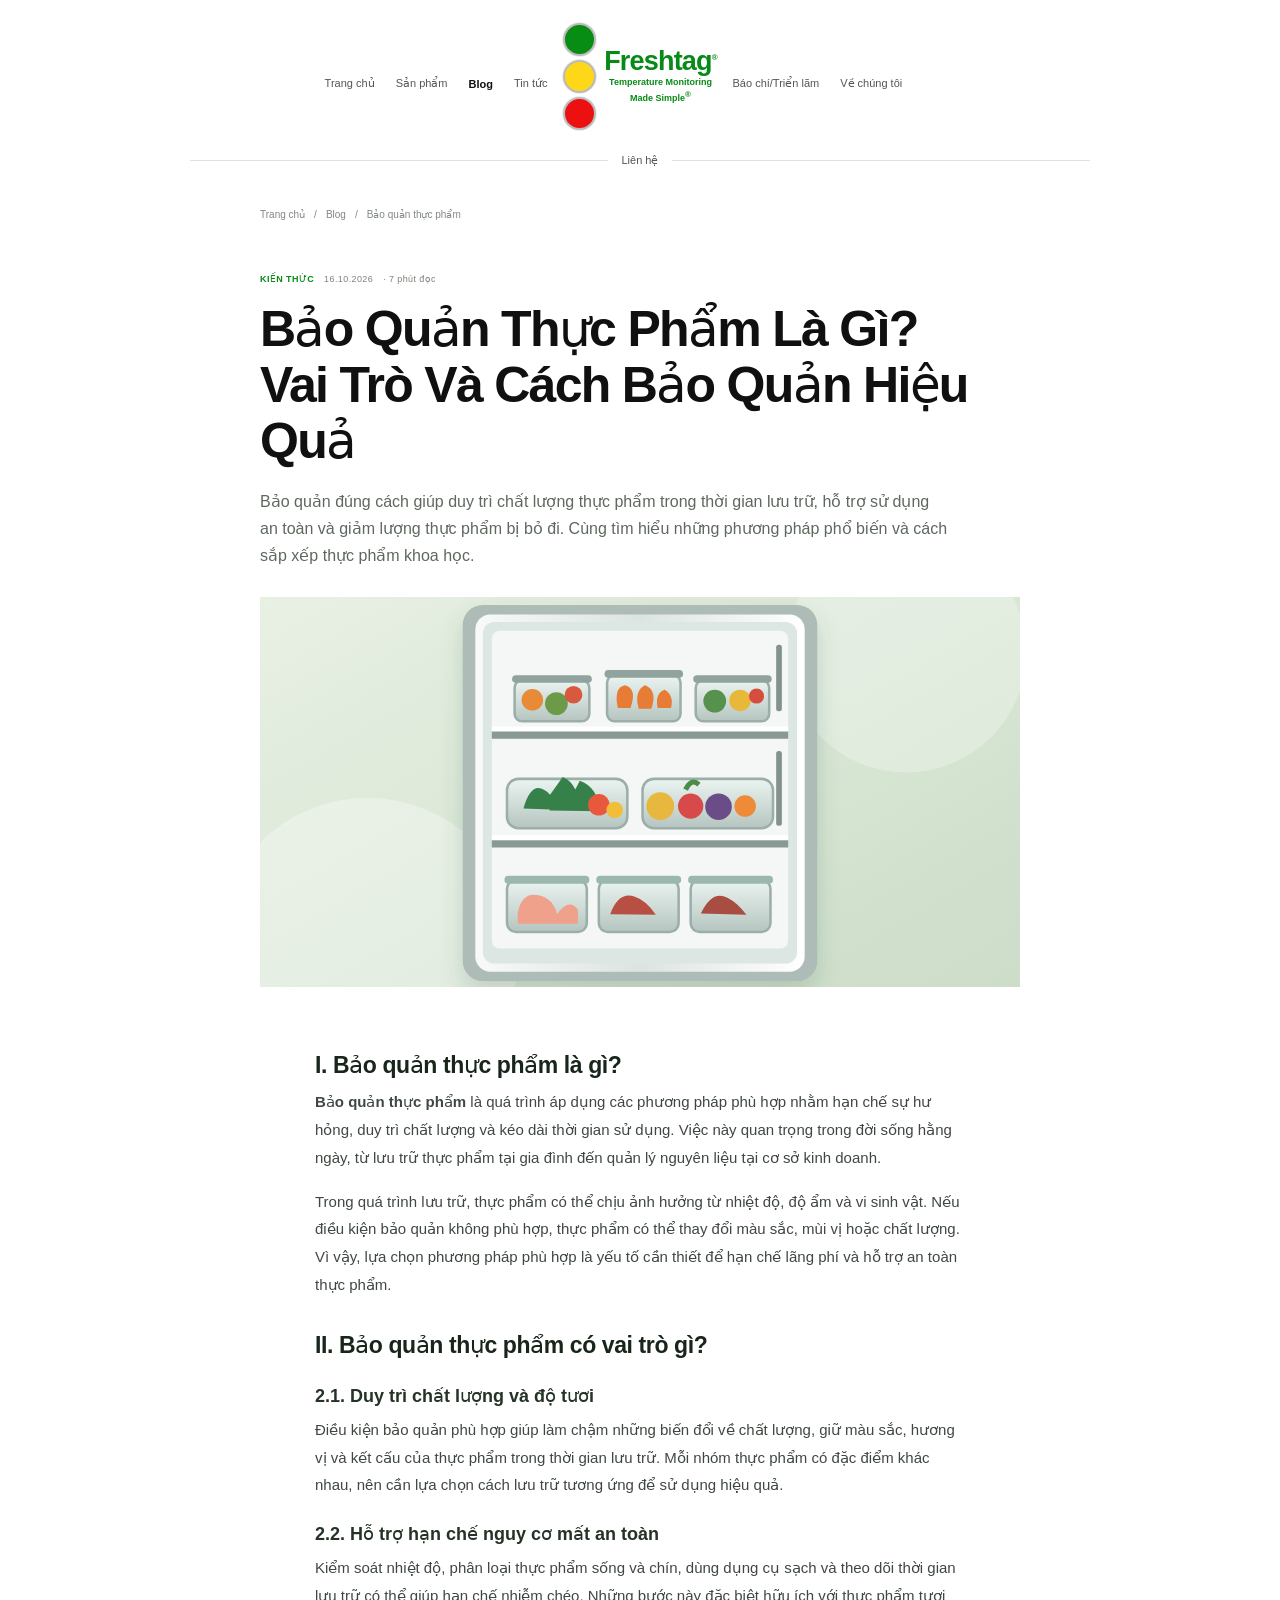
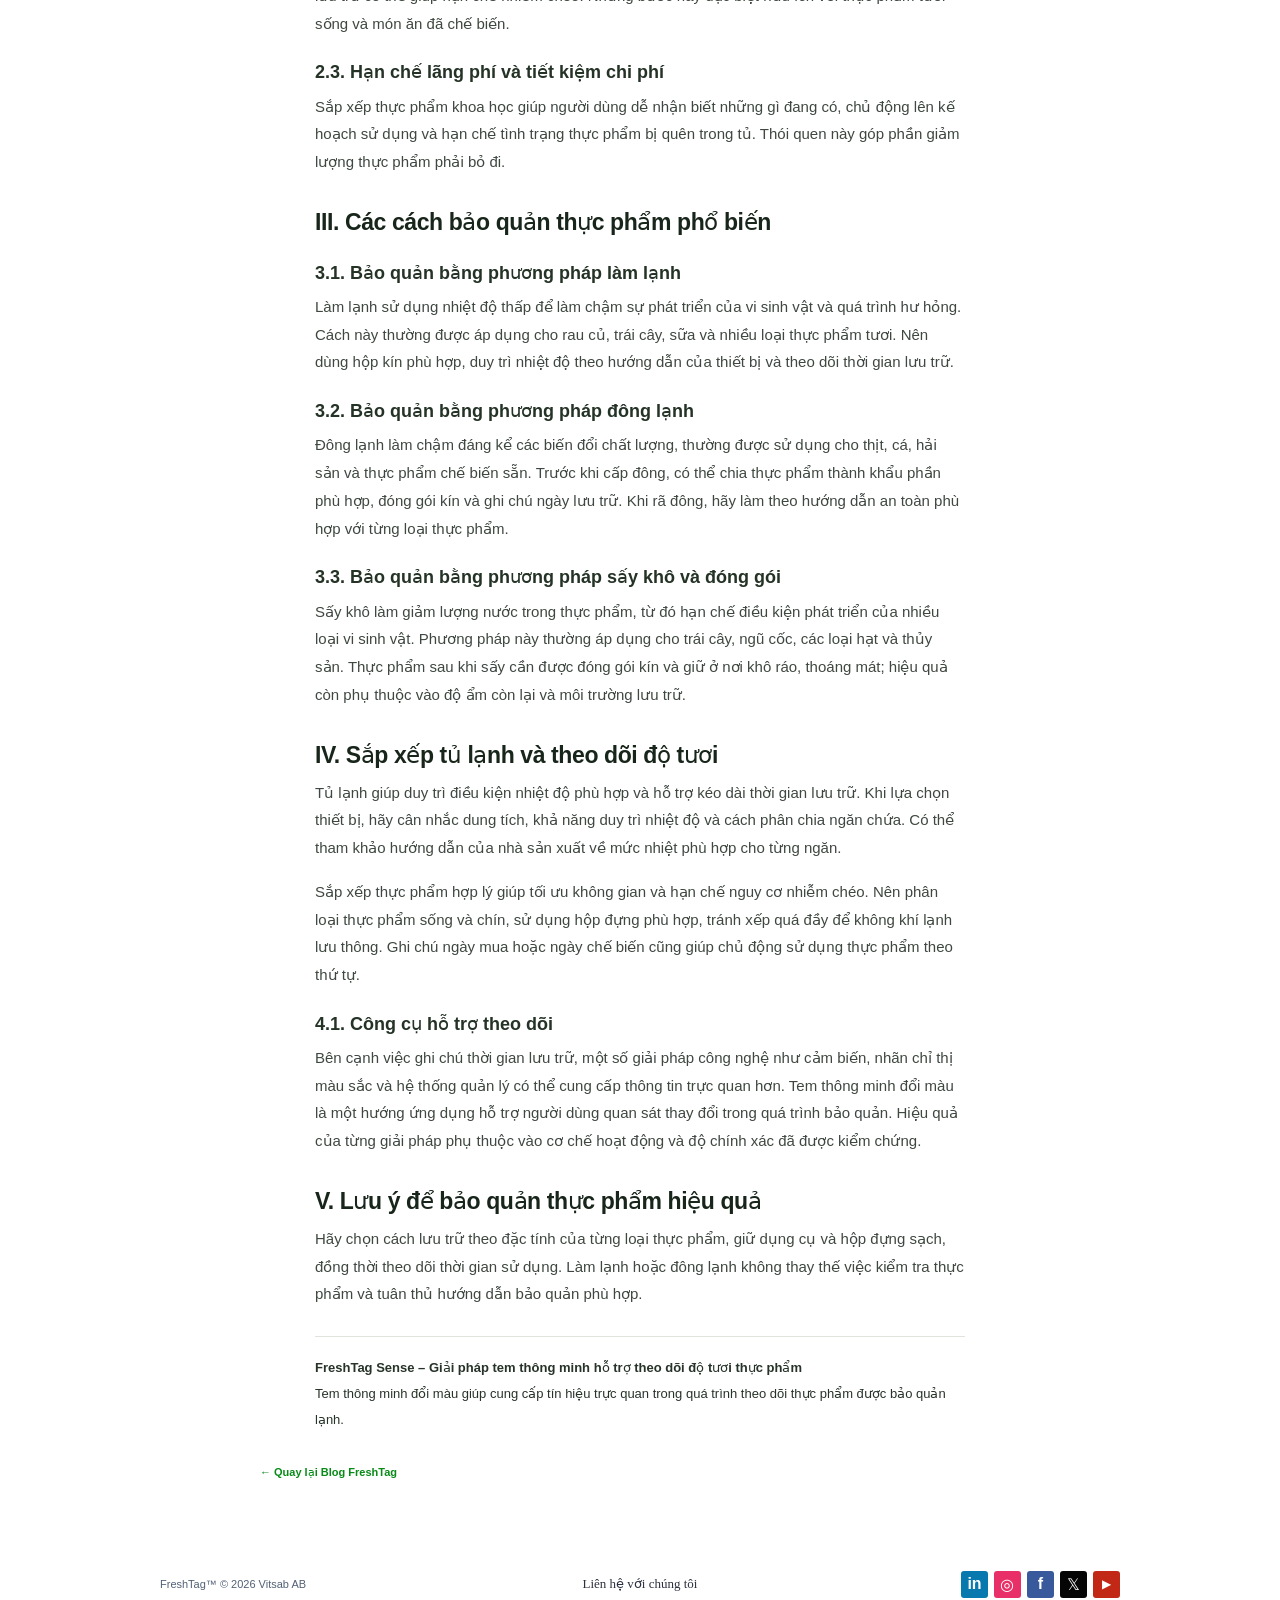
==== bai-viet-bao-quan-thuc-pham.html @ 6a2785c4 "bai blog 2" ====
<!doctype html>
<html lang="vi">
<head>
  <meta charset="utf-8">
  <meta name="viewport" content="width=device-width, initial-scale=1">
  <meta name="theme-color" content="#ffffff">
  <meta name="description" content="Tìm hiểu vai trò của việc bảo quản thực phẩm, các cách làm lạnh, đông lạnh, sấy khô và mẹo sắp xếp để duy trì chất lượng thực phẩm.">
  <meta name="robots" content="index,follow">
  <link rel="canonical" href="https://freshtag.vn/bai-viet-bao-quan-thuc-pham.html">
  <meta property="og:type" content="article">
  <meta property="og:title" content="Bảo Quản Thực Phẩm Là Gì? Vai Trò Và Cách Bảo Quản Hiệu Quả">
  <meta property="og:description" content="Các phương pháp bảo quản phổ biến và cách tổ chức thực phẩm để giữ chất lượng, hạn chế lãng phí.">
  <meta property="og:image" content="https://freshtag.vn/image/bao-quan-thuc-pham.svg">
  <meta property="og:url" content="https://freshtag.vn/bai-viet-bao-quan-thuc-pham.html">
  <title>Bảo Quản Thực Phẩm Là Gì? Vai Trò Và Cách Bảo Quản Hiệu Quả | FreshTag</title>
  <link rel="preconnect" href="https://fonts.googleapis.com">
  <link rel="preconnect" href="https://fonts.gstatic.com" crossorigin>
  <link rel="stylesheet" href="style.css">
  <script src="script.js" defer></script>
  <script type="application/ld+json">{"@context":"https://schema.org","@type":"BlogPosting","headline":"Bảo Quản Thực Phẩm Là Gì? Vai Trò Và Cách Bảo Quản Hiệu Quả","description":"Tìm hiểu vai trò của việc bảo quản thực phẩm, các cách làm lạnh, đông lạnh, sấy khô và mẹo sắp xếp để duy trì chất lượng thực phẩm.","image":"https://freshtag.vn/image/bao-quan-thuc-pham.svg","datePublished":"2026-10-16","dateModified":"2026-10-16","inLanguage":"vi","mainEntityOfPage":{"@type":"WebPage","@id":"https://freshtag.vn/bai-viet-bao-quan-thuc-pham.html"},"author":{"@type":"Organization","name":"FreshTag Sense"},"publisher":{"@type":"Organization","name":"FreshTag | Vitsab AB","url":"https://freshtag.vn/"}}</script>
</head>
<body>
  <header class="site-header"><div class="header-main"><button class="menu-toggle" type="button" aria-label="Mở menu" aria-expanded="false"><span></span><span></span><span></span></button><nav class="nav-group nav-left" aria-label="Điều hướng chính"><a href="index.html">Trang chủ</a><a href="san-pham.html">Sản phẩm</a><a class="active" href="blog.html" aria-current="page">Blog</a><a href="index.html#gioi-thieu">Tin tức</a></nav><a class="brand" href="index.html" aria-label="FreshTag — trang chủ"><span class="stoplight" aria-hidden="true"><i></i><i></i><i></i></span><span class="brand-wording"><strong>Freshtag<sup>®</sup></strong><small>Temperature Monitoring<br>Made Simple<sup>®</sup></small></span></a><nav class="nav-group nav-right" aria-label="Thông tin"><a href="index.html#san-pham">Báo chí/Triển lãm</a><a href="index.html#gioi-thieu">Về chúng tôi</a></nav></div><div class="contact-row"><span></span><a href="mailto:hello@freshtag.vn">Liên hệ</a><span></span></div></header>
  <main class="page-content article-page">
    <nav class="breadcrumbs" aria-label="Điều hướng đường dẫn"><a href="index.html">Trang chủ</a><span>/</span><a href="blog.html">Blog</a><span>/</span><span>Bảo quản thực phẩm</span></nav>
    <article>
      <header class="article-header"><p class="post-meta"><span>KIẾN THỨC</span><time datetime="2026-10-16">16.10.2026</time> · 7 phút đọc</p><h1>Bảo Quản Thực Phẩm Là Gì? Vai Trò Và Cách Bảo Quản Hiệu Quả</h1><p class="article-intro">Bảo quản đúng cách giúp duy trì chất lượng thực phẩm trong thời gian lưu trữ, hỗ trợ sử dụng an toàn và giảm lượng thực phẩm bị bỏ đi. Cùng tìm hiểu những phương pháp phổ biến và cách sắp xếp thực phẩm khoa học.</p></header>
      <figure class="article-cover-image"><img src="image/bao-quan-thuc-pham.svg" alt="Minh họa thực phẩm tươi được phân loại trong tủ lạnh"></figure>
      <div class="article-body">
        <h2>I. Bảo quản thực phẩm là gì?</h2>
        <p><strong>Bảo quản thực phẩm</strong> là quá trình áp dụng các phương pháp phù hợp nhằm hạn chế sự hư hỏng, duy trì chất lượng và kéo dài thời gian sử dụng. Việc này quan trọng trong đời sống hằng ngày, từ lưu trữ thực phẩm tại gia đình đến quản lý nguyên liệu tại cơ sở kinh doanh.</p>
        <p>Trong quá trình lưu trữ, thực phẩm có thể chịu ảnh hưởng từ nhiệt độ, độ ẩm và vi sinh vật. Nếu điều kiện bảo quản không phù hợp, thực phẩm có thể thay đổi màu sắc, mùi vị hoặc chất lượng. Vì vậy, lựa chọn phương pháp phù hợp là yếu tố cần thiết để hạn chế lãng phí và hỗ trợ an toàn thực phẩm.</p>

        <h2>II. Bảo quản thực phẩm có vai trò gì?</h2>
        <h3>2.1. Duy trì chất lượng và độ tươi</h3>
        <p>Điều kiện bảo quản phù hợp giúp làm chậm những biến đổi về chất lượng, giữ màu sắc, hương vị và kết cấu của thực phẩm trong thời gian lưu trữ. Mỗi nhóm thực phẩm có đặc điểm khác nhau, nên cần lựa chọn cách lưu trữ tương ứng để sử dụng hiệu quả.</p>
        <h3>2.2. Hỗ trợ hạn chế nguy cơ mất an toàn</h3>
        <p>Kiểm soát nhiệt độ, phân loại thực phẩm sống và chín, dùng dụng cụ sạch và theo dõi thời gian lưu trữ có thể giúp hạn chế nhiễm chéo. Những bước này đặc biệt hữu ích với thực phẩm tươi sống và món ăn đã chế biến.</p>
        <h3>2.3. Hạn chế lãng phí và tiết kiệm chi phí</h3>
        <p>Sắp xếp thực phẩm khoa học giúp người dùng dễ nhận biết những gì đang có, chủ động lên kế hoạch sử dụng và hạn chế tình trạng thực phẩm bị quên trong tủ. Thói quen này góp phần giảm lượng thực phẩm phải bỏ đi.</p>

        <h2>III. Các cách bảo quản thực phẩm phổ biến</h2>
        <h3>3.1. Bảo quản bằng phương pháp làm lạnh</h3>
        <p>Làm lạnh sử dụng nhiệt độ thấp để làm chậm sự phát triển của vi sinh vật và quá trình hư hỏng. Cách này thường được áp dụng cho rau củ, trái cây, sữa và nhiều loại thực phẩm tươi. Nên dùng hộp kín phù hợp, duy trì nhiệt độ theo hướng dẫn của thiết bị và theo dõi thời gian lưu trữ.</p>
        <h3>3.2. Bảo quản bằng phương pháp đông lạnh</h3>
        <p>Đông lạnh làm chậm đáng kể các biến đổi chất lượng, thường được sử dụng cho thịt, cá, hải sản và thực phẩm chế biến sẵn. Trước khi cấp đông, có thể chia thực phẩm thành khẩu phần phù hợp, đóng gói kín và ghi chú ngày lưu trữ. Khi rã đông, hãy làm theo hướng dẫn an toàn phù hợp với từng loại thực phẩm.</p>
        <h3>3.3. Bảo quản bằng phương pháp sấy khô và đóng gói</h3>
        <p>Sấy khô làm giảm lượng nước trong thực phẩm, từ đó hạn chế điều kiện phát triển của nhiều loại vi sinh vật. Phương pháp này thường áp dụng cho trái cây, ngũ cốc, các loại hạt và thủy sản. Thực phẩm sau khi sấy cần được đóng gói kín và giữ ở nơi khô ráo, thoáng mát; hiệu quả còn phụ thuộc vào độ ẩm còn lại và môi trường lưu trữ.</p>

        <h2>IV. Sắp xếp tủ lạnh và theo dõi độ tươi</h2>
        <p>Tủ lạnh giúp duy trì điều kiện nhiệt độ phù hợp và hỗ trợ kéo dài thời gian lưu trữ. Khi lựa chọn thiết bị, hãy cân nhắc dung tích, khả năng duy trì nhiệt độ và cách phân chia ngăn chứa. Có thể tham khảo hướng dẫn của nhà sản xuất về mức nhiệt phù hợp cho từng ngăn.</p>
        <p>Sắp xếp thực phẩm hợp lý giúp tối ưu không gian và hạn chế nguy cơ nhiễm chéo. Nên phân loại thực phẩm sống và chín, sử dụng hộp đựng phù hợp, tránh xếp quá đầy để không khí lạnh lưu thông. Ghi chú ngày mua hoặc ngày chế biến cũng giúp chủ động sử dụng thực phẩm theo thứ tự.</p>
        <h3>4.1. Công cụ hỗ trợ theo dõi</h3>
        <p>Bên cạnh việc ghi chú thời gian lưu trữ, một số giải pháp công nghệ như cảm biến, nhãn chỉ thị màu sắc và hệ thống quản lý có thể cung cấp thông tin trực quan hơn. Tem thông minh đổi màu là một hướng ứng dụng hỗ trợ người dùng quan sát thay đổi trong quá trình bảo quản. Hiệu quả của từng giải pháp phụ thuộc vào cơ chế hoạt động và độ chính xác đã được kiểm chứng.</p>

        <h2>V. Lưu ý để bảo quản thực phẩm hiệu quả</h2>
        <p>Hãy chọn cách lưu trữ theo đặc tính của từng loại thực phẩm, giữ dụng cụ và hộp đựng sạch, đồng thời theo dõi thời gian sử dụng. Làm lạnh hoặc đông lạnh không thay thế việc kiểm tra thực phẩm và tuân thủ hướng dẫn bảo quản phù hợp.</p>
        <div class="article-brand"><strong>FreshTag Sense – Giải pháp tem thông minh hỗ trợ theo dõi độ tươi thực phẩm</strong><br>Tem thông minh đổi màu giúp cung cấp tín hiệu trực quan trong quá trình theo dõi thực phẩm được bảo quản lạnh.</div>
      </div>
    </article>
    <a class="text-link article-back" href="blog.html">← Quay lại Blog FreshTag</a>
  </main>
  <footer class="site-footer"><span>FreshTag™ © <span data-current-year>2026</span> Vitsab AB</span><a class="footer-contact" href="mailto:hello@freshtag.vn">Liên hệ với chúng tôi</a><nav class="social-links" aria-label="Mạng xã hội"><a class="social linkedin" href="https://www.linkedin.com/" aria-label="LinkedIn">in</a><a class="social instagram" href="https://www.instagram.com/" aria-label="Instagram">◎</a><a class="social facebook" href="https://www.facebook.com/" aria-label="Facebook">f</a><a class="social x-social" href="https://x.com/" aria-label="X">𝕏</a><a class="social youtube" href="https://www.youtube.com/" aria-label="YouTube">▶</a></nav></footer>
</body>
</html>
---- style.css ----
:root {
  font-family: Roboto, Arial, sans-serif;
  color: #101010;
  background: #fff;
  font-synthesis: none;
  text-rendering: optimizeLegibility;
  -webkit-font-smoothing: antialiased;
  --green: #078a16;
  --gray: #d9d9d9;
}

* { box-sizing: border-box; }
html { scroll-behavior: smooth; }
body { margin: 0; min-width: 320px; min-height: 100vh; display: flex; flex-direction: column; background: #fff; }
a { color: inherit; text-decoration: none; }
.site-header { width: min(900px, calc(100% - 36px)); margin: 14px auto 0; }
.header-main { min-height: 124px; display: grid; grid-template-columns: 1fr 185px 1fr; align-items: center; position: relative; }
.nav-group { display: flex; align-items: center; justify-content: flex-end; gap: 21px; padding-top: 15px; white-space: nowrap; }
.nav-right { justify-content: flex-start; }
.nav-group a { font-size: 11px; color: #555; }
.nav-group a.active { color: #111; font-weight: 700; }
.nav-group a:hover, .contact-row a:hover, .footer-contact:hover { color: var(--green); }
.chevron { margin-left: 3px; color: #777; }
.brand { min-height: 114px; display: flex; align-items: center; justify-content: center; gap: 8px; color: var(--green); }
.stoplight { display: flex; flex-direction: column; gap: 4px; }
.stoplight i { width: 33px; height: 33px; display: block; border: 2px solid #bbb; border-radius: 50%; background: #078d13; box-shadow: 0 0 0 1px #eee; }
.stoplight i:nth-child(2) { background: #ffd719; }
.stoplight i:nth-child(3) { background: #ed1010; }
.brand-wording { display: flex; flex-direction: column; text-align: center; }
.brand-wording strong { font-size: 27px; line-height: 1.05; letter-spacing: -.8px; }
.brand-wording sup { font-size: 8px; vertical-align: super; }
.brand-wording small { font-size: 9px; line-height: 1.45; font-weight: 700; }
.contact-row { height: 44px; display: grid; grid-template-columns: 1fr auto 1fr; align-items: center; gap: 14px; }
.contact-row span { height: 1px; background: #e1e1e1; }
.contact-row a { font-size: 11px; color: #555; }
.menu-toggle { display: none; }
.page-content { width: min(900px, calc(100% - 36px)); margin: 0 auto; }
.hero-stage { margin: 16px 0 30px; }
.hero-image { display: block; width: 100%; height: auto; }
.work-illustration { align-self: end; }
.work-illustration svg { display: block; width: 100%; max-height: 220px; }
.hero-title { margin: 0; font-size: 40px; line-height: 1.24; letter-spacing: -1.7px; font-weight: 700; }
.label-sequence { display: flex; align-items: flex-start; justify-content: space-between; gap: 6px; }
.state-card { flex: 1 1 0; min-width: 0; text-align: center; position: relative; }
.mini-label { width: 100%; height: 82px; position: relative; overflow: hidden; display: grid; grid-template-columns: 1fr 31px; grid-template-rows: auto auto 1fr; padding: 7px 5px; text-align: left; background: linear-gradient(90deg,#eff0ed,#fff 68%,#e8e8e6); border: 1px solid #e3e3e3; border-radius: 7px; box-shadow: 0 1px 2px #00000010; }
.mini-label:before { content: ""; position: absolute; top: 0; left: 0; bottom: 0; width: 50%; background: linear-gradient(#85b93a 0 49%,#f56826 49% 100%); }
.mini-label>b,.mini-label>small,.mini-label>.state-dot,.mini-label>.warning { position: relative; z-index: 1; grid-column: 1; margin-left: 4px; }
.mini-label>b { color: #fff; font-size: 8px; line-height: 9px; }
.mini-label>b sup { font-size: 5px; }
.mini-label>small { color: #fff; font-size: 5px; line-height: 7px; }
.state-dot { justify-self: center; align-self: center; width: 30px; height: 30px; border-radius: 50%; grid-row: 2 / 4; grid-column: 1 !important; margin: 0 !important; border: 1px solid #fff9; box-shadow: 0 1px 3px #0003; }
.dot-white { background: #f9f7da; }.dot-green { background: #74a92d; }.dot-red { background: #e83d21; }
.mini-label>.warning { align-self: end; font-size: 4px; line-height: 5px; color: #fff; }
.mini-label>strong { position: absolute; right: 4px; top: 34px; font-size: 8px; }
.mini-label>.label-code { position: absolute; right: 4px; top: 48px; color: #6e6e6e; }
.state-name { display: block; margin-top: 4px; font-size: 12px; white-space: nowrap; }
.state-count { display: inline-grid; place-items: center; margin-top: 8px; width: 17px; height: 17px; border-radius: 50%; color: #fff; font-size: 9px; }
.count-green { background: #aecb60; }.count-yellow { background: #8ebd3d; }.count-red { background: #f1533e; }
.state-arrow { align-self: flex-end; margin: 0 -3px 5px; font-size: 16px; }
.arrow-green { color: #a8c95c; }.arrow-red { color: #f16349; }
.video-intro { display: grid; grid-template-columns: 1fr 1fr; align-items: center; gap: 8%; margin: 28px 0 58px; }
.video-frame { width: 100%; aspect-ratio: 16 / 9; background: #eee; }
.video-frame iframe { width: 100%; height: 100%; border: 0; display: block; }
.video-copy { color: #667183; text-align: center; font-size: 12px; line-height: 1.7; font-style: italic; }
.video-copy p { margin: 7px 0; }
.about-copy { font-size: 12px; line-height: 1.7; text-align: justify; margin: 0 0 100px; }
.about-copy p { margin: 0 0 12px; }
.site-footer { width: min(960px, calc(100% - 36px)); margin: auto auto 0; min-height: 68px; display: grid; grid-template-columns: 1fr 1fr 1fr; align-items: center; gap: 20px; color: #526176; font-size: 11px; }
.footer-contact { justify-self: center; font-family: Georgia, serif; font-size: 13px; color: #2b3040; }
.social-links { display: flex; justify-content: flex-end; gap: 6px; }
.social { width: 27px; height: 27px; display: grid; place-items: center; border-radius: 3px; color: #fff; font-size: 16px; font-weight: 700; }
.linkedin { background: #0879ae; }.instagram { background: #e82f67; }.facebook { background: #385a9c; }.x-social { background: #050505; }.youtube { background: #c12816; font-size: 12px; }

/* Product and editorial pages */
.product-page,.blog-page { padding-bottom: 70px; }
.product-hero { padding: 65px 7% 48px; text-align: center; background: #f5f8f2; border-radius: 4px; }
.eyebrow { margin: 0 0 14px; color: var(--green); font-size: 10px; font-weight: 700; letter-spacing: 1.5px; }
.product-hero h1,.blog-heading h1 { max-width: 690px; margin: 0 auto; font-size: clamp(35px, 6vw, 58px); line-height: 1.08; letter-spacing: -2px; }
.lead { max-width: 610px; margin: 20px auto 25px; color: #59645a; font-size: 16px; line-height: 1.7; }
.button-link { min-height: 45px; display: inline-flex; align-items: center; justify-content: center; gap: 22px; padding: 0 20px; background: var(--green); color: #fff; font-size: 12px; font-weight: 700; transition: background .2s, transform .2s; }
.button-link:hover { background: #066b12; transform: translateY(-1px); }
.product-visual { max-width: 600px; min-height: 160px; margin: 44px auto 0; padding: 20px; display: flex; align-items: center; justify-content: center; gap: 30px; background: linear-gradient(135deg,#e7ede4,#f9fbf7); }
.visual-label { width: 190px; min-height: 116px; padding: 14px; display: grid; grid-template-columns: 1fr 48px; align-content: center; color: #fff; text-align: left; background: linear-gradient(110deg,#468b2c 0 68%,#f2f0dd 68%); box-shadow: 0 12px 25px #15280c22; transform: rotate(-4deg); }
.visual-label>b { font-size: 13px; }.visual-label>b sup { font-size: 7px; }.visual-label>span { font-size: 6px; letter-spacing: 1px; }.visual-label>.visual-dot { grid-column: 2; grid-row: 1 / 3; align-self: center; width: 40px; height: 40px; border-radius: 50%; background: #8cb43e; border: 3px solid #ffffff99; box-shadow: 0 2px 5px #0003; }.visual-label>strong { grid-column: 1 / -1; margin-top: 15px; font-size: 8px; letter-spacing: 1px; }.visual-warn { transform: rotate(4deg); background: linear-gradient(110deg,#dc8e27 0 68%,#f2f0dd 68%); }.visual-warn>.visual-dot { background: #e0a52e; }.visual-arrow { color: #82917e; font-size: 24px; }
.product-section { display: grid; grid-template-columns: 1fr 1fr; gap: 12%; align-items: start; padding: 78px 4% 56px; }.product-section h2,.product-cta h2,.blog-cta h2 { margin: 0; font-size: 32px; line-height: 1.2; letter-spacing: -1px; }.product-copy { color: #606b60; font-size: 14px; line-height: 1.8; }.product-copy p:first-child { margin-top: 0; }
.benefit-grid { display: grid; grid-template-columns: repeat(3,1fr); border-top: 1px solid #e2e8df; border-bottom: 1px solid #e2e8df; }.benefit-grid article { padding: 27px 25px 32px; }.benefit-grid article+article { border-left: 1px solid #e2e8df; }.benefit-number { color: #83a77c; font-size: 11px; }.benefit-grid h3 { margin: 16px 0 9px; font-size: 19px; }.benefit-grid p,.product-cta p:not(.eyebrow),.blog-cta p:not(.eyebrow) { margin: 0; color: #667166; font-size: 13px; line-height: 1.7; }
.product-cta,.blog-cta { margin-top: 55px; padding: 32px 36px; display: flex; align-items: center; justify-content: space-between; gap: 30px; background: #f4f7f1; }.product-cta h2,.blog-cta h2 { max-width: 500px; margin-bottom: 9px; font-size: 25px; }.product-cta p:not(.eyebrow) { max-width: 520px; }
.blog-heading { padding: 54px 0 30px; text-align: center; }.blog-heading h1 { font-size: clamp(36px,5vw,52px); }.blog-heading .lead { margin-bottom: 0; }
.featured-post { display: grid; grid-template-columns: 1.05fr 1fr; min-height: 315px; background: #f5f7f2; }.featured-art { position: relative; min-height: 315px; display: grid; place-items: center; overflow: hidden; color: #fff; background: radial-gradient(circle at 72% 32%,#a3c46e 0 4%,transparent 4.5%),radial-gradient(circle at 30% 75%,#759a51 0 2%,transparent 2.5%),linear-gradient(135deg,#163e22,#469146); }.featured-art:before,.featured-art:after { content: ""; position: absolute; width: 250px; height: 250px; border: 1px solid #ffffff33; border-radius: 50%; }.featured-art:after { width: 340px; height: 340px; }.featured-art>span { z-index: 1; font-size: 34px; font-weight: 700; letter-spacing: -2px; }.featured-art>span span { color: #b8e16e; }.featured-art>i { z-index: 1; width: 76px; height: 76px; margin-top: -20px; border: 8px solid #ffffff99; border-radius: 50%; background: #a6ce59; box-shadow: 0 0 0 12px #ffffff20; }.featured-art>small { position: absolute; bottom: 24px; font-size: 8px; letter-spacing: 3px; }.featured-art-image { background: #fff; }.featured-art-image:before,.featured-art-image:after { display: none; }.featured-art-image>img { width: 100%; height: 100%; min-height: 315px; object-fit: contain; }.featured-copy { align-self: center; padding: 35px 9%; }.post-meta { display: flex; align-items: center; gap: 10px; color: #7a8277; font-size: 9px; letter-spacing: .4px; }.post-meta>span { color: var(--green); font-weight: 700; }.featured-copy h2 { margin: 15px 0 12px; font-size: 28px; line-height: 1.2; letter-spacing: -.7px; }.featured-copy>p:not(.post-meta),.post-card-copy>p:not(.post-meta) { color: #697367; font-size: 12px; line-height: 1.7; }.text-link { display: inline-block; margin-top: 9px; color: var(--green); font-size: 11px; font-weight: 700; }.text-link:hover { text-decoration: underline; }
.blog-list-section { padding-top: 58px; }.section-heading { display: flex; align-items: end; justify-content: space-between; margin-bottom: 24px; }.section-heading .eyebrow { margin-bottom: 8px; }.section-heading h2 { margin: 0; font-size: 29px; letter-spacing: -1px; }.post-count { color: #879084; font-size: 11px; }.post-grid { display: grid; grid-template-columns: repeat(3,1fr); gap: 20px; }.post-card { overflow: hidden; border: 1px solid #e7eae5; background: #fff; }.post-art { height: 145px; position: relative; display: grid; place-items: center; overflow: hidden; }.post-art>span { z-index: 1; color: #ffffffc9; font-size: 38px; font-weight: 700; }.post-art>i { position: absolute; right: -20px; bottom: -55px; width: 150px; height: 150px; border: 1px solid #ffffff66; border-radius: 50%; box-shadow: 0 0 0 20px #ffffff14,0 0 0 40px #ffffff0b; }.art-green { background: linear-gradient(135deg,#28613c,#97b750); }.art-yellow { background: linear-gradient(135deg,#b17d24,#e6c956); }.art-red { background: linear-gradient(135deg,#a74532,#d88b5c); }.post-card-copy { padding: 18px; }.post-card-copy .post-meta { margin: 0 0 9px; }.post-card h3 { margin: 0; font-size: 17px; line-height: 1.35; }.post-card-copy>p:not(.post-meta) { margin: 9px 0; }.blog-cta { margin-top: 60px; }

.article-page { max-width: 760px; padding-top: 27px; padding-bottom: 70px; }.breadcrumbs { display: flex; flex-wrap: wrap; gap: 9px; color: #818980; font-size: 10px; }.breadcrumbs a:hover { color: var(--green); }.article-header { padding: 45px 0 27px; }.article-header .post-meta { margin-bottom: 17px; }.article-header h1 { max-width: 730px; margin: 0; font-size: clamp(34px,5vw,50px); line-height: 1.12; letter-spacing: -1.7px; }.article-intro { max-width: 690px; margin: 19px 0 0; color: #5e685e; font-size: 16px; line-height: 1.7; }.article-cover { height: 300px; position: relative; display: flex; flex-direction: column; align-items: center; justify-content: center; overflow: hidden; color: #fff; background: radial-gradient(circle at 75% 25%,#a3c46e 0 3%,transparent 3.5%),linear-gradient(135deg,#163e22,#469146); }.article-cover:before,.article-cover:after { content: ""; position: absolute; width: 280px; height: 280px; border: 1px solid #ffffff33; border-radius: 50%; }.article-cover:after { width: 420px; height: 420px; }.article-cover>span,.article-cover>i,.article-cover>small { z-index: 1; }.article-cover>span { font-size: 35px; font-weight: 700; letter-spacing: -2px; }.article-cover>span sup { font-size: 10px; }.article-cover>i { width: 75px; height: 75px; margin: 14px; border: 8px solid #ffffff99; border-radius: 50%; background: #a6ce59; box-shadow: 0 0 0 12px #ffffff20; }.article-cover>small { font-size: 8px; letter-spacing: 3px; }.article-body { max-width: 650px; margin: 0 auto; padding-top: 32px; color: #3f4840; font-size: 15px; line-height: 1.85; }.article-body h2 { margin: 32px 0 8px; color: #18251a; font-size: 23px; line-height: 1.3; letter-spacing: -.4px; }.article-body h3 { margin: 23px 0 7px; color: #253327; font-size: 18px; line-height: 1.4; }.article-body p { margin: 0 0 16px; }.article-body a { color: var(--green); text-decoration: underline; text-underline-offset: 3px; }.article-body figure { margin: 25px 0 29px; }.article-body figure img { display: block; width: 100%; height: auto; max-height: 490px; object-fit: contain; background: #f7f7f3; }.article-body figcaption { margin-top: 9px; color: #788075; font-size: 11px; font-style: italic; line-height: 1.55; }.article-brand { margin: 28px 0 8px; padding-top: 18px; border-top: 1px solid #dfe5dc; color: #273329; font-size: 13px; line-height: 2; }.article-back { margin-top: 25px; }
@media (max-width: 760px) {
  .site-header { margin-top: 7px; }
  .header-main { min-height: 100px; grid-template-columns: 1fr 1fr; }
  .brand { grid-column: 1 / -1; grid-row: 1; min-height: 81px; }
  .brand-wording strong { font-size: 24px; }
  .stoplight i { width: 27px; height: 27px; }
  .nav-group { display: none; position: absolute; z-index: 5; top: 88px; left: 0; right: 0; padding: 16px; background: #fff; box-shadow: 0 5px 12px #0002; flex-direction: column; align-items: flex-start; gap: 16px; }
  .nav-group.open { display: flex; }
  .nav-right.open { top: 228px; }
  .nav-group a { font-size: 14px; }
  .menu-toggle { display: flex; grid-column: 1; grid-row: 1; position: absolute; left: 3px; top: 27px; flex-direction: column; gap: 4px; border: 0; background: transparent; padding: 8px; z-index: 6; }
  .menu-toggle span { width: 19px; height: 2px; background: #333; }
  .contact-row { height: 35px; }
  .hero-stage { margin-top: 12px; }
  .state-arrow { font-size: 13px; margin-inline: -4px; }
  .state-name { font-size: 10px; }
  .mini-label { height: 76px; }
  .video-intro { grid-template-columns: 1fr; gap: 17px; margin: 22px 0 38px; }
  .video-copy { font-size: 12px; }
  .about-copy { font-size: 12px; text-align: left; margin-bottom: 50px; }
  .product-page,.blog-page { padding-bottom: 42px; }.product-hero { padding: 44px 7% 30px; }.product-hero h1,.blog-heading h1 { letter-spacing: -1.2px; }.lead { font-size: 14px; }.product-visual { gap: 12px; padding: 15px 8px; }.visual-label { width: min(38%,190px); min-height: 100px; padding: 10px; }.visual-arrow { font-size: 18px; }.product-section { grid-template-columns: 1fr; gap: 20px; padding: 52px 2% 35px; }.product-section h2 { font-size: 28px; }.benefit-grid { grid-template-columns: 1fr; }.benefit-grid article { padding: 20px 4px; }.benefit-grid article+article { border-left: 0; border-top: 1px solid #e2e8df; }.benefit-grid h3 { margin: 9px 0 5px; }.product-cta,.blog-cta { align-items: flex-start; flex-direction: column; padding: 25px 22px; gap: 18px; }.featured-post { grid-template-columns: 1fr; }.featured-art { min-height: 220px; }.featured-copy { padding: 25px 7%; }.featured-copy h2 { font-size: 24px; }.post-grid { grid-template-columns: 1fr 1fr; gap: 13px; }.post-art { height: 120px; }.post-card-copy { padding: 14px; }.post-card h3 { font-size: 15px; }.blog-heading { padding-top: 40px; }
  .article-page { padding-top: 15px; padding-bottom: 45px; }.article-header { padding: 32px 0 20px; }.article-header h1 { letter-spacing: -1px; }.article-intro { font-size: 14px; }.article-cover { height: 220px; }.article-body { font-size: 14px; }.article-body h2 { font-size: 21px; }
  .site-footer { grid-template-columns: 1fr auto; gap: 15px; padding: 15px 0; }
  .footer-contact { justify-self: start; grid-row: 2; }
  .social-links { grid-column: 2; grid-row: 1 / 3; flex-wrap: wrap; max-width: 130px; }
}

@media (max-width: 420px) {
  .site-header,.page-content { width: calc(100% - 24px); }
  .site-footer { width: calc(100% - 24px); }
  .hero-stage { margin-top: 12px; }
  .mini-label { height: 67px; padding: 5px 3px; }
  .mini-label>b { font-size: 6px; }.mini-label>strong { font-size: 6px; }
  .state-name { font-size: 9px; }
  .state-arrow { font-size: 10px; }
  .about-copy { font-size: 11px; }
  .post-grid { grid-template-columns: 1fr; }.post-art { height: 155px; }.section-heading h2 { font-size: 25px; }.post-count { font-size: 10px; }.product-visual { min-height: 132px; }.visual-label { min-height: 85px; }.visual-label>.visual-dot { width: 30px; height: 30px; }
}

@media (max-width: 760px) {
  .featured-art-image>img { min-height: 220px; }
}

/* Article artwork for food storage post */
.post-art-image { display:block; background:#e9f1e5; }
.post-art-image img { display:block; width:100%; height:100%; object-fit:cover; }
.article-cover-image { margin:0; height:clamp(220px,38vw,390px); overflow:hidden; background:#e9f1e5; }
.article-cover-image img { display:block; width:100%; height:100%; object-fit:cover; }
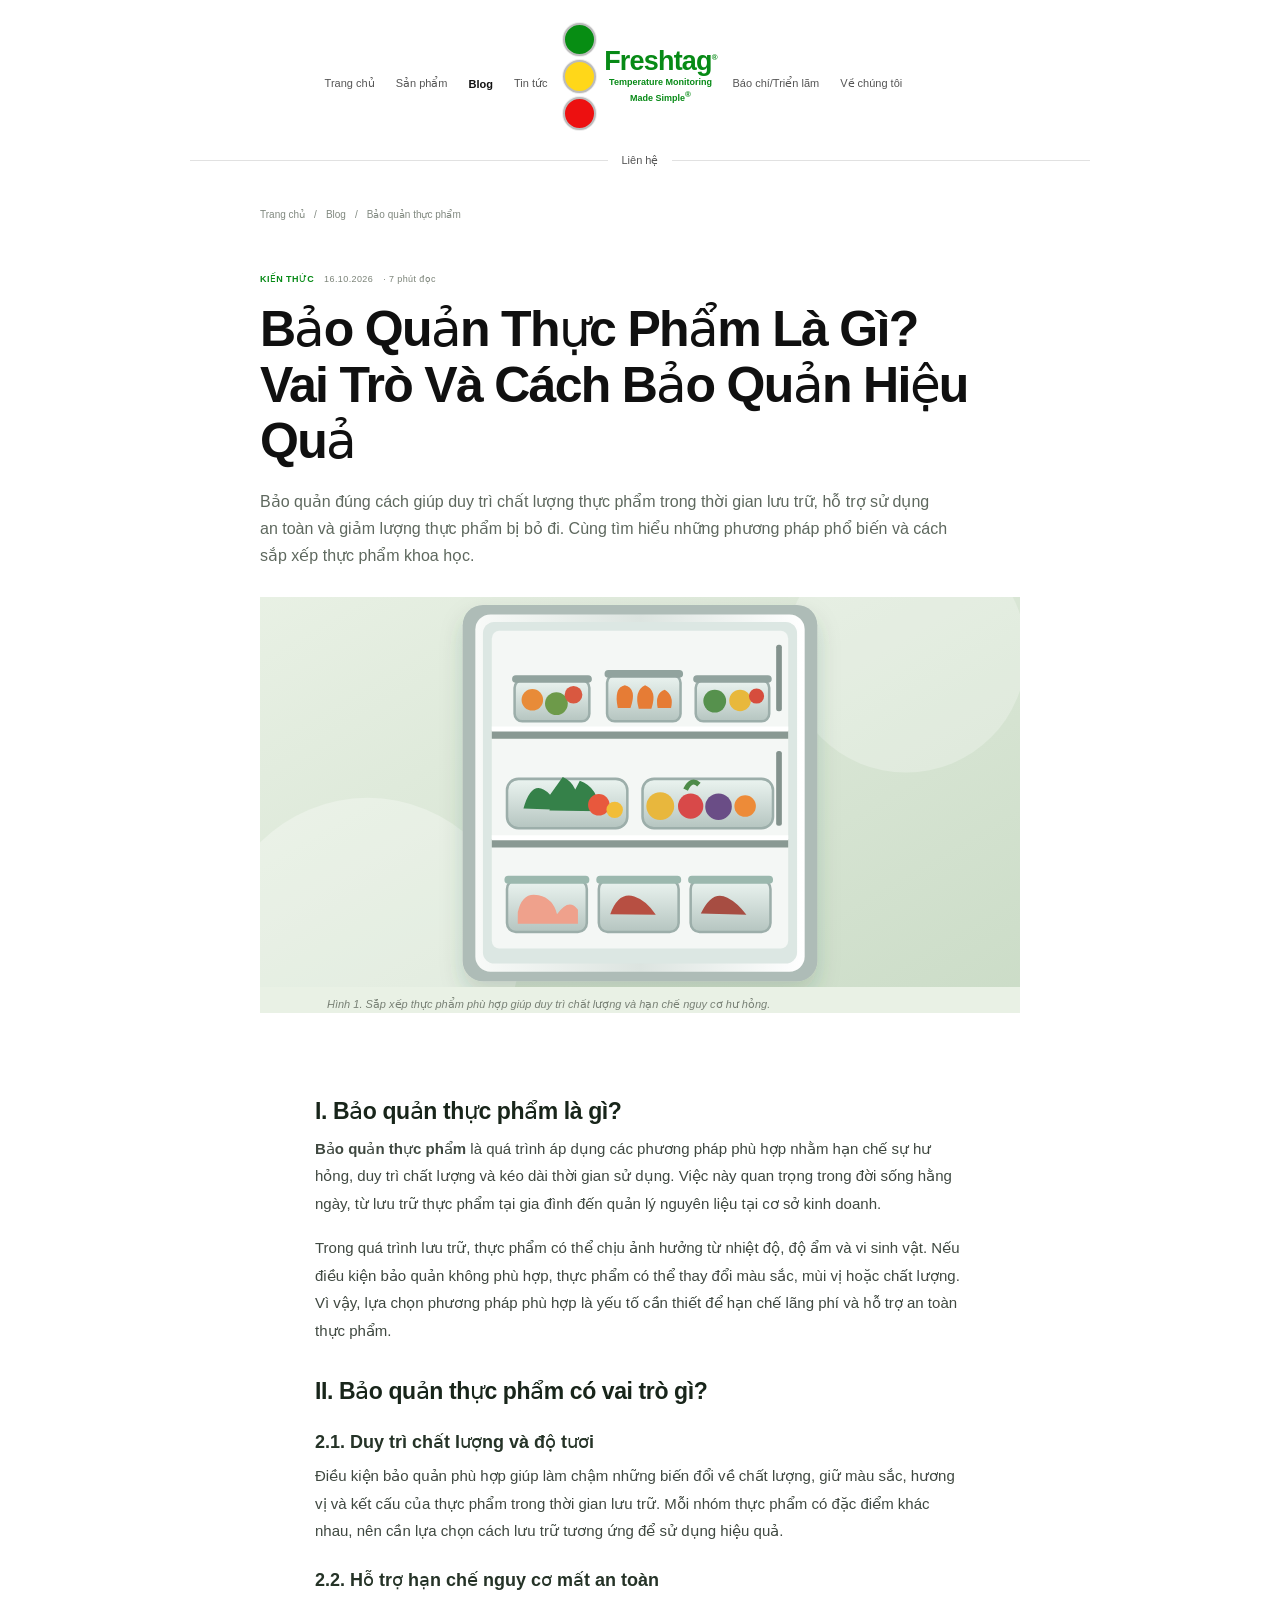
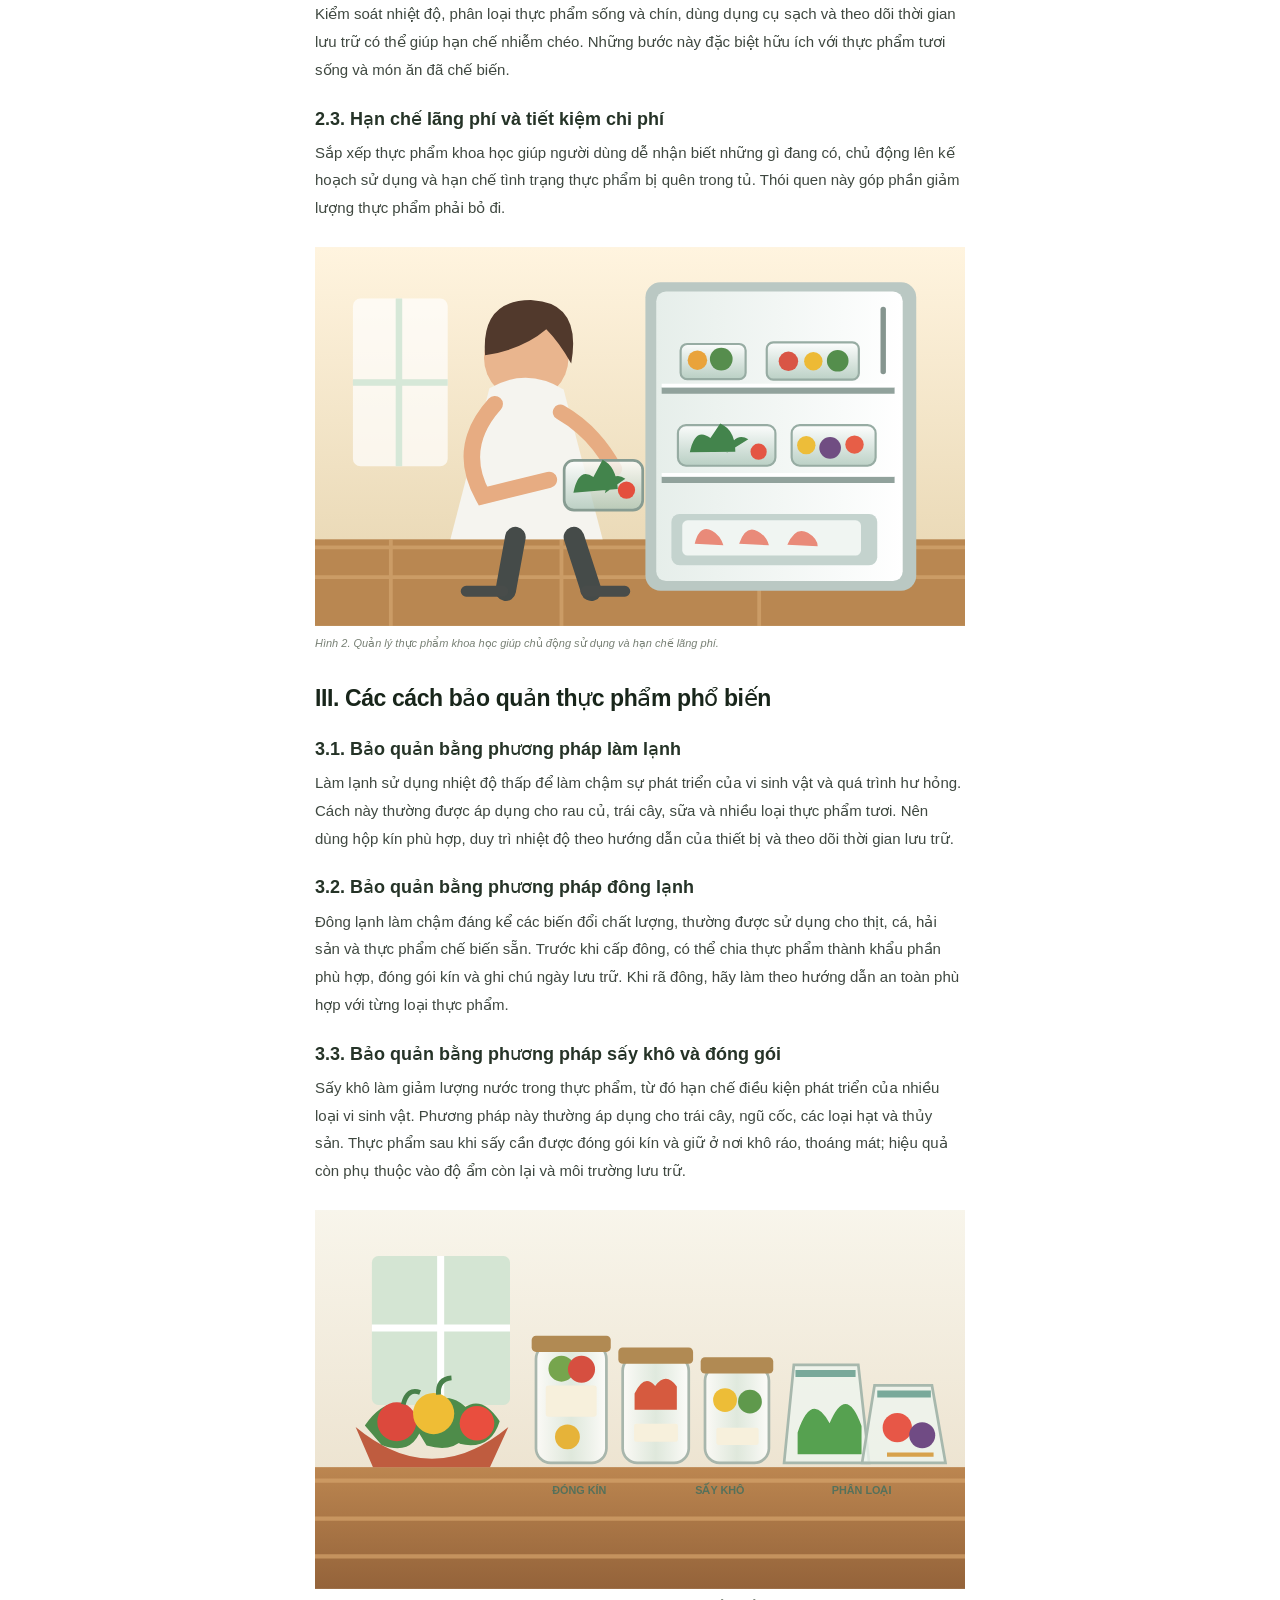
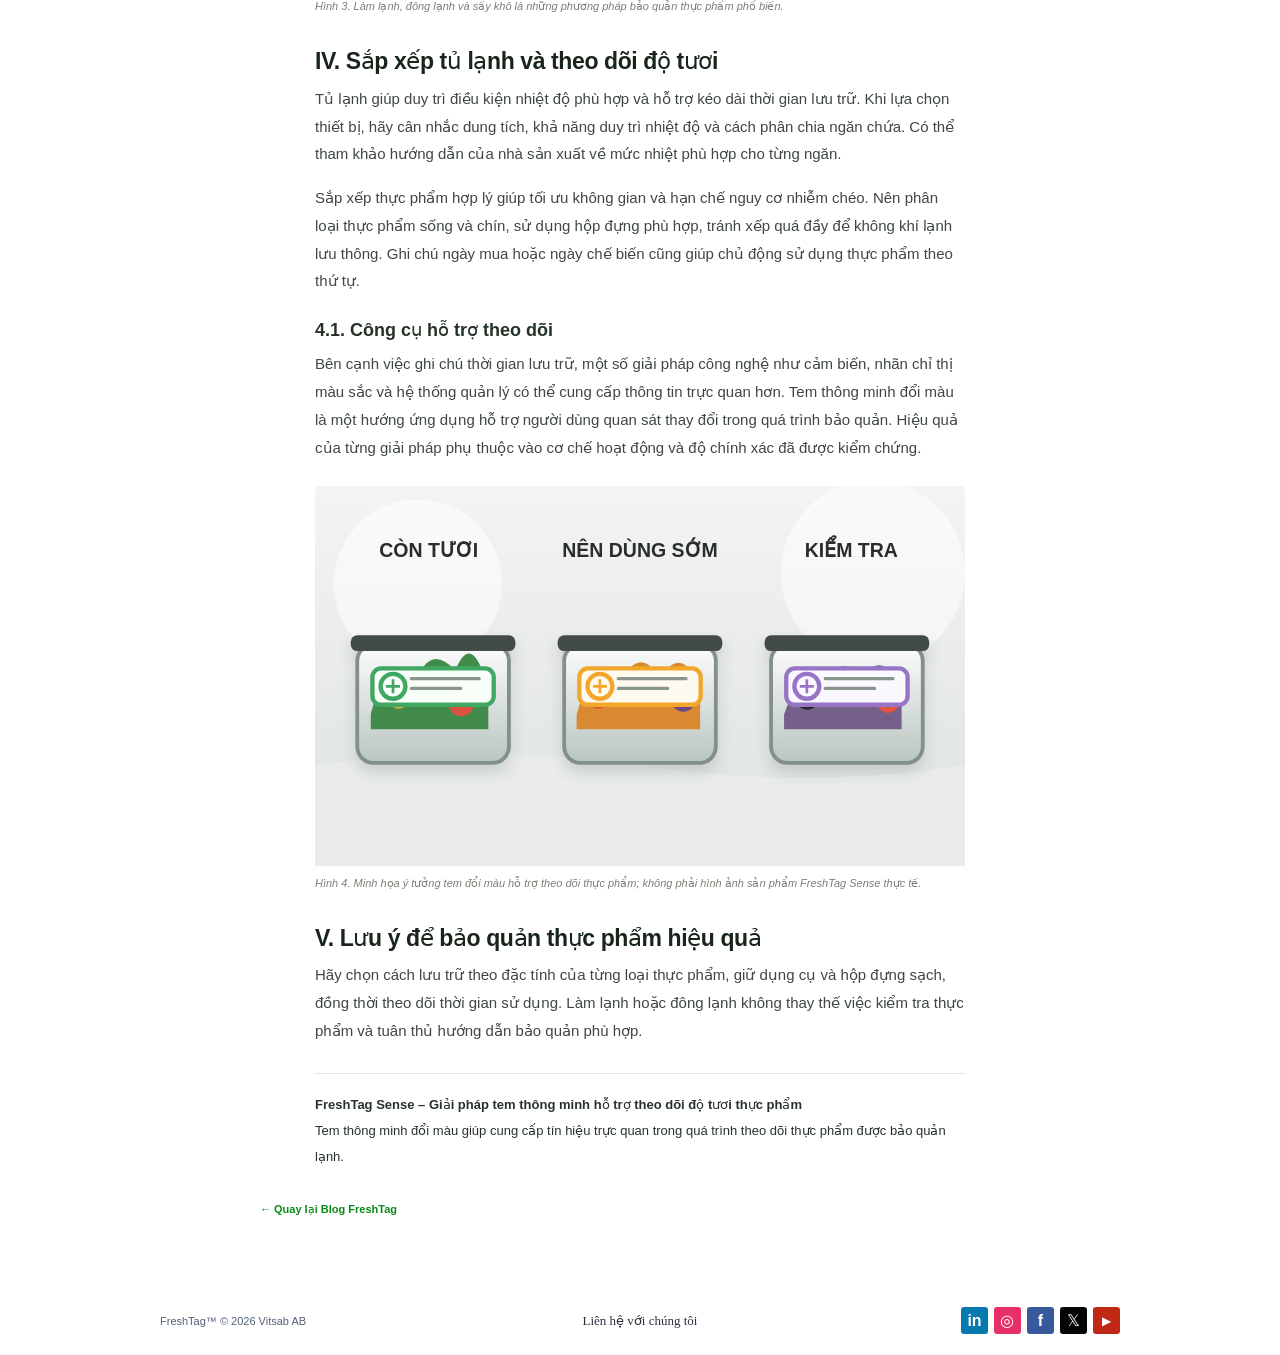
==== commit cfcd5f4e: "anh blog" ====
--- a/bai-viet-bao-quan-thuc-pham.html
+++ b/bai-viet-bao-quan-thuc-pham.html
@@ -25,7 +25,7 @@
     <nav class="breadcrumbs" aria-label="Điều hướng đường dẫn"><a href="index.html">Trang chủ</a><span>/</span><a href="blog.html">Blog</a><span>/</span><span>Bảo quản thực phẩm</span></nav>
     <article>
       <header class="article-header"><p class="post-meta"><span>KIẾN THỨC</span><time datetime="2026-10-16">16.10.2026</time> · 7 phút đọc</p><h1>Bảo Quản Thực Phẩm Là Gì? Vai Trò Và Cách Bảo Quản Hiệu Quả</h1><p class="article-intro">Bảo quản đúng cách giúp duy trì chất lượng thực phẩm trong thời gian lưu trữ, hỗ trợ sử dụng an toàn và giảm lượng thực phẩm bị bỏ đi. Cùng tìm hiểu những phương pháp phổ biến và cách sắp xếp thực phẩm khoa học.</p></header>
-      <figure class="article-cover-image"><img src="image/bao-quan-thuc-pham.svg" alt="Minh họa thực phẩm tươi được phân loại trong tủ lạnh"></figure>
+      <figure class="article-cover-image"><img src="image/bao-quan-thuc-pham.svg" alt="Thực phẩm tươi được phân loại trong tủ lạnh"><figcaption>Hình 1. Sắp xếp thực phẩm phù hợp giúp duy trì chất lượng và hạn chế nguy cơ hư hỏng.</figcaption></figure>
       <div class="article-body">
         <h2>I. Bảo quản thực phẩm là gì?</h2>
         <p><strong>Bảo quản thực phẩm</strong> là quá trình áp dụng các phương pháp phù hợp nhằm hạn chế sự hư hỏng, duy trì chất lượng và kéo dài thời gian sử dụng. Việc này quan trọng trong đời sống hằng ngày, từ lưu trữ thực phẩm tại gia đình đến quản lý nguyên liệu tại cơ sở kinh doanh.</p>
@@ -38,6 +38,7 @@
         <p>Kiểm soát nhiệt độ, phân loại thực phẩm sống và chín, dùng dụng cụ sạch và theo dõi thời gian lưu trữ có thể giúp hạn chế nhiễm chéo. Những bước này đặc biệt hữu ích với thực phẩm tươi sống và món ăn đã chế biến.</p>
         <h3>2.3. Hạn chế lãng phí và tiết kiệm chi phí</h3>
         <p>Sắp xếp thực phẩm khoa học giúp người dùng dễ nhận biết những gì đang có, chủ động lên kế hoạch sử dụng và hạn chế tình trạng thực phẩm bị quên trong tủ. Thói quen này góp phần giảm lượng thực phẩm phải bỏ đi.</p>
+        <figure><img src="image/sap-xep-tu-lanh.svg" alt="Người dùng sắp xếp hộp rau củ vào tủ lạnh"><figcaption>Hình 2. Quản lý thực phẩm khoa học giúp chủ động sử dụng và hạn chế lãng phí.</figcaption></figure>
 
         <h2>III. Các cách bảo quản thực phẩm phổ biến</h2>
         <h3>3.1. Bảo quản bằng phương pháp làm lạnh</h3>
@@ -46,12 +47,14 @@
         <p>Đông lạnh làm chậm đáng kể các biến đổi chất lượng, thường được sử dụng cho thịt, cá, hải sản và thực phẩm chế biến sẵn. Trước khi cấp đông, có thể chia thực phẩm thành khẩu phần phù hợp, đóng gói kín và ghi chú ngày lưu trữ. Khi rã đông, hãy làm theo hướng dẫn an toàn phù hợp với từng loại thực phẩm.</p>
         <h3>3.3. Bảo quản bằng phương pháp sấy khô và đóng gói</h3>
         <p>Sấy khô làm giảm lượng nước trong thực phẩm, từ đó hạn chế điều kiện phát triển của nhiều loại vi sinh vật. Phương pháp này thường áp dụng cho trái cây, ngũ cốc, các loại hạt và thủy sản. Thực phẩm sau khi sấy cần được đóng gói kín và giữ ở nơi khô ráo, thoáng mát; hiệu quả còn phụ thuộc vào độ ẩm còn lại và môi trường lưu trữ.</p>
+        <figure><img src="image/phuong-phap-bao-quan.svg" alt="Rau củ, hũ đóng kín và túi thực phẩm trên bàn bếp"><figcaption>Hình 3. Làm lạnh, đông lạnh và sấy khô là những phương pháp bảo quản thực phẩm phổ biến.</figcaption></figure>
 
         <h2>IV. Sắp xếp tủ lạnh và theo dõi độ tươi</h2>
         <p>Tủ lạnh giúp duy trì điều kiện nhiệt độ phù hợp và hỗ trợ kéo dài thời gian lưu trữ. Khi lựa chọn thiết bị, hãy cân nhắc dung tích, khả năng duy trì nhiệt độ và cách phân chia ngăn chứa. Có thể tham khảo hướng dẫn của nhà sản xuất về mức nhiệt phù hợp cho từng ngăn.</p>
         <p>Sắp xếp thực phẩm hợp lý giúp tối ưu không gian và hạn chế nguy cơ nhiễm chéo. Nên phân loại thực phẩm sống và chín, sử dụng hộp đựng phù hợp, tránh xếp quá đầy để không khí lạnh lưu thông. Ghi chú ngày mua hoặc ngày chế biến cũng giúp chủ động sử dụng thực phẩm theo thứ tự.</p>
         <h3>4.1. Công cụ hỗ trợ theo dõi</h3>
         <p>Bên cạnh việc ghi chú thời gian lưu trữ, một số giải pháp công nghệ như cảm biến, nhãn chỉ thị màu sắc và hệ thống quản lý có thể cung cấp thông tin trực quan hơn. Tem thông minh đổi màu là một hướng ứng dụng hỗ trợ người dùng quan sát thay đổi trong quá trình bảo quản. Hiệu quả của từng giải pháp phụ thuộc vào cơ chế hoạt động và độ chính xác đã được kiểm chứng.</p>
+        <figure><img src="image/tem-mau-theo-doi-do-tuoi.svg" alt="Ba hộp thực phẩm có tem màu xanh, vàng và tím minh họa tín hiệu theo dõi"><figcaption>Hình 4. Minh họa ý tưởng tem đổi màu hỗ trợ theo dõi thực phẩm; không phải hình ảnh sản phẩm FreshTag Sense thực tế.</figcaption></figure>
 
         <h2>V. Lưu ý để bảo quản thực phẩm hiệu quả</h2>
         <p>Hãy chọn cách lưu trữ theo đặc tính của từng loại thực phẩm, giữ dụng cụ và hộp đựng sạch, đồng thời theo dõi thời gian sử dụng. Làm lạnh hoặc đông lạnh không thay thế việc kiểm tra thực phẩm và tuân thủ hướng dẫn bảo quản phù hợp.</p>
--- a/style.css
+++ b/style.css
@@ -138,3 +138,6 @@
 .post-art-image img { display:block; width:100%; height:100%; object-fit:cover; }
 .article-cover-image { margin:0; height:clamp(220px,38vw,390px); overflow:hidden; background:#e9f1e5; }
 .article-cover-image img { display:block; width:100%; height:100%; object-fit:cover; }
+.article-cover-image { height:auto; margin:0 0 20px; overflow:visible; }
+.article-cover-image img { height:auto; max-height:390px; object-fit:cover; }
+.article-cover-image figcaption { max-width:650px; margin:9px auto 0; padding:0 12px; color:#788075; font-size:11px; font-style:italic; line-height:1.55; }
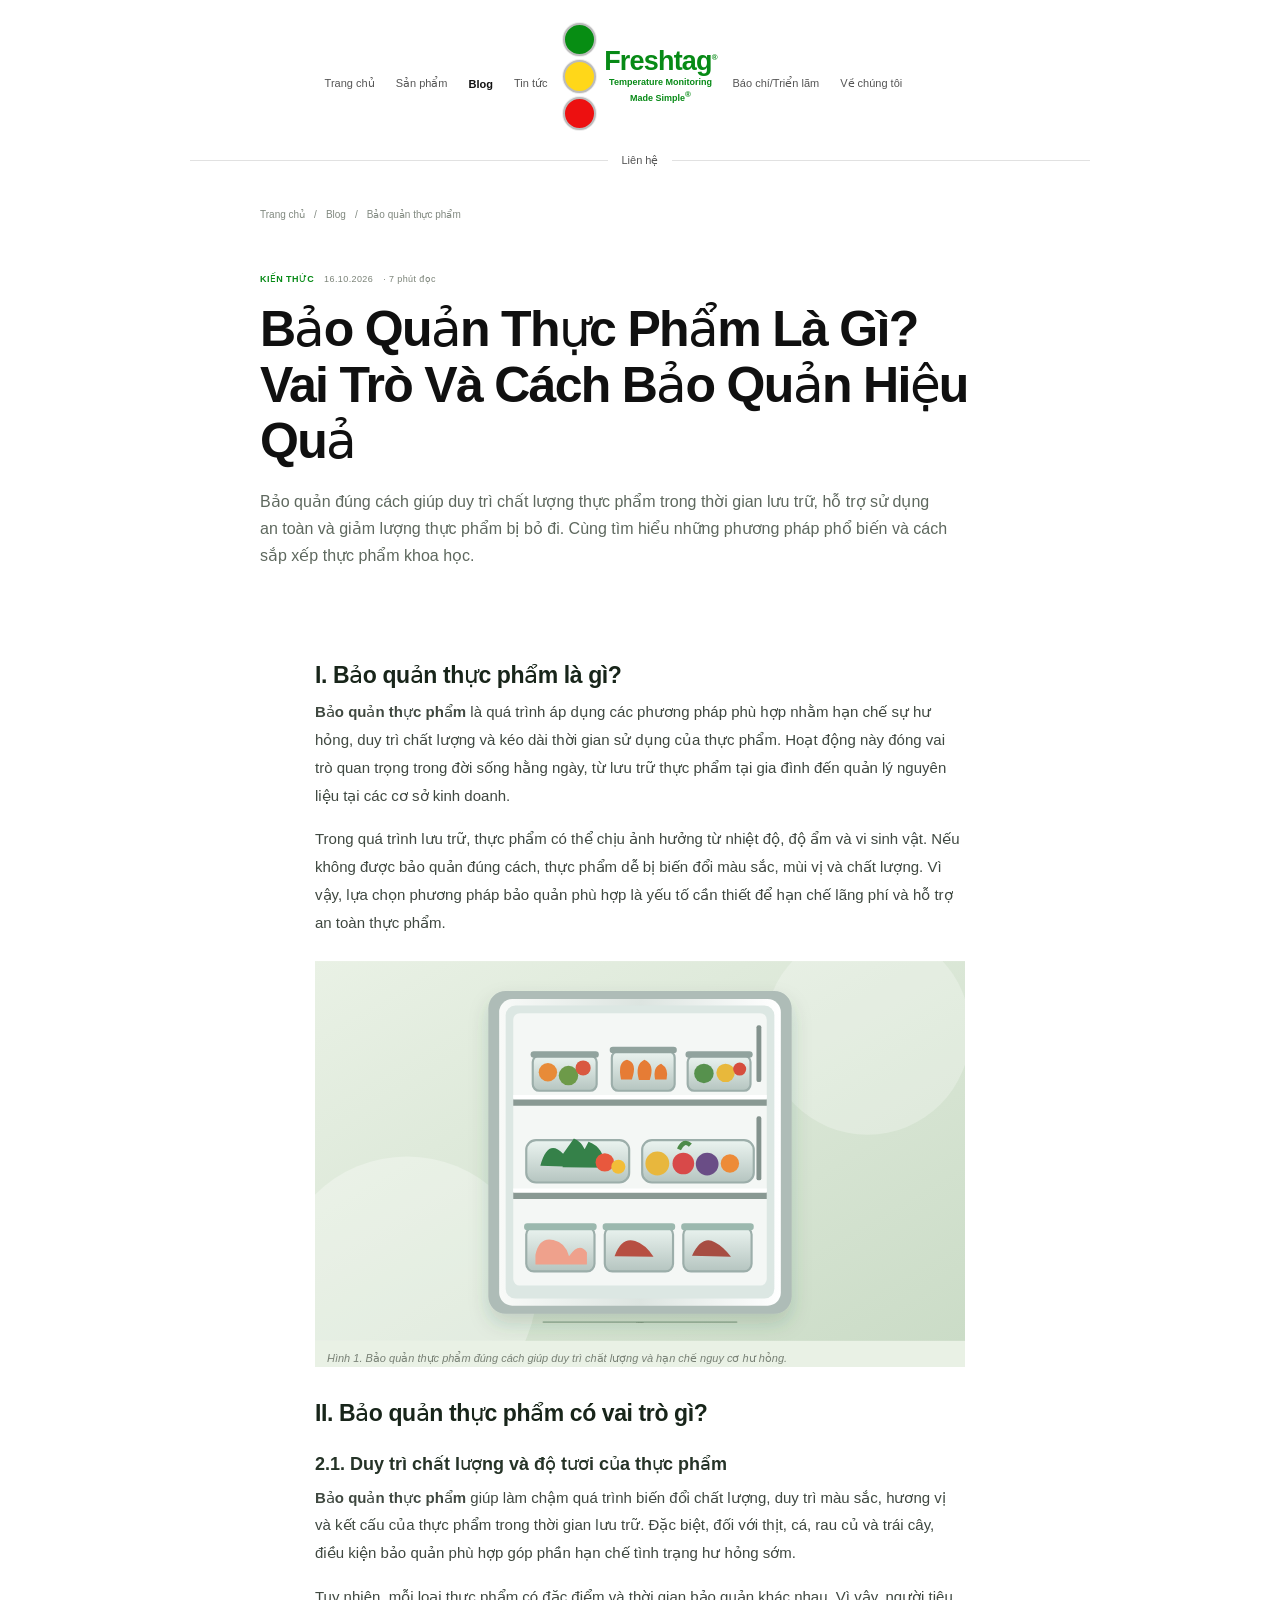
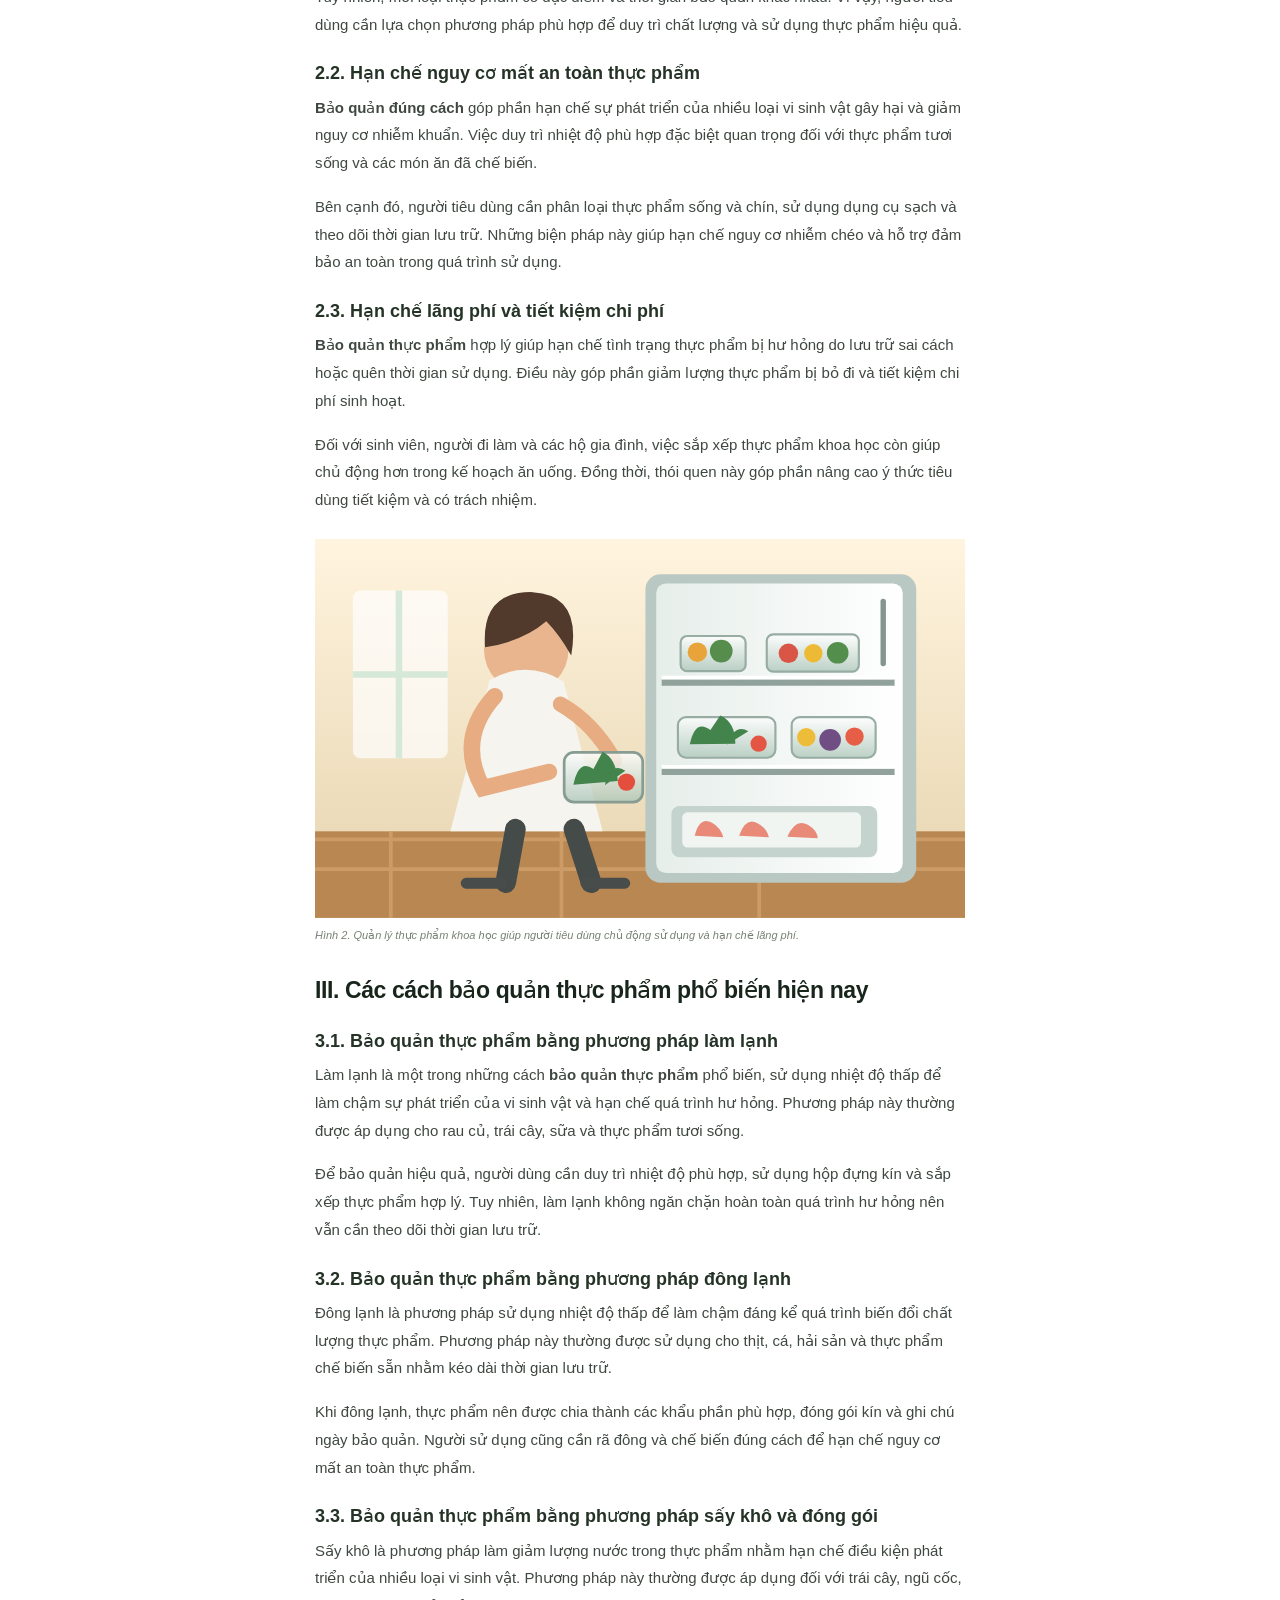
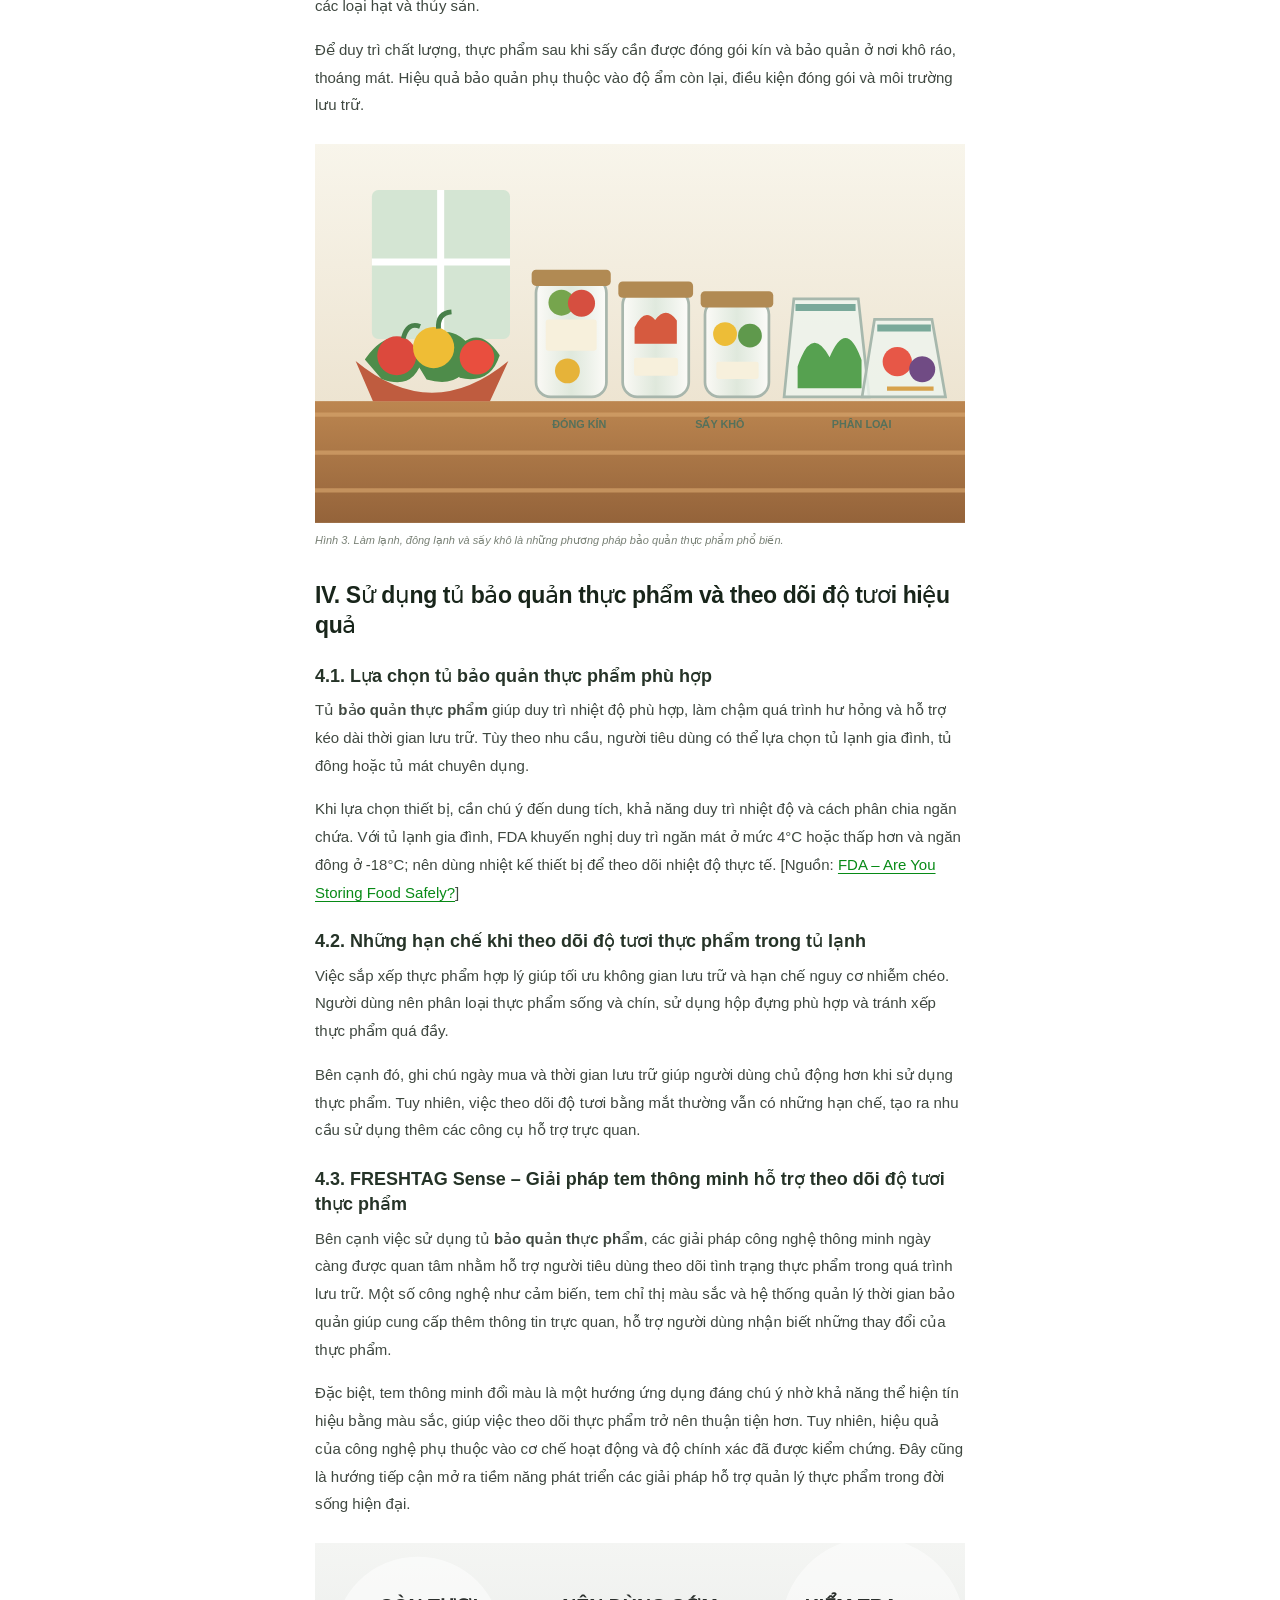
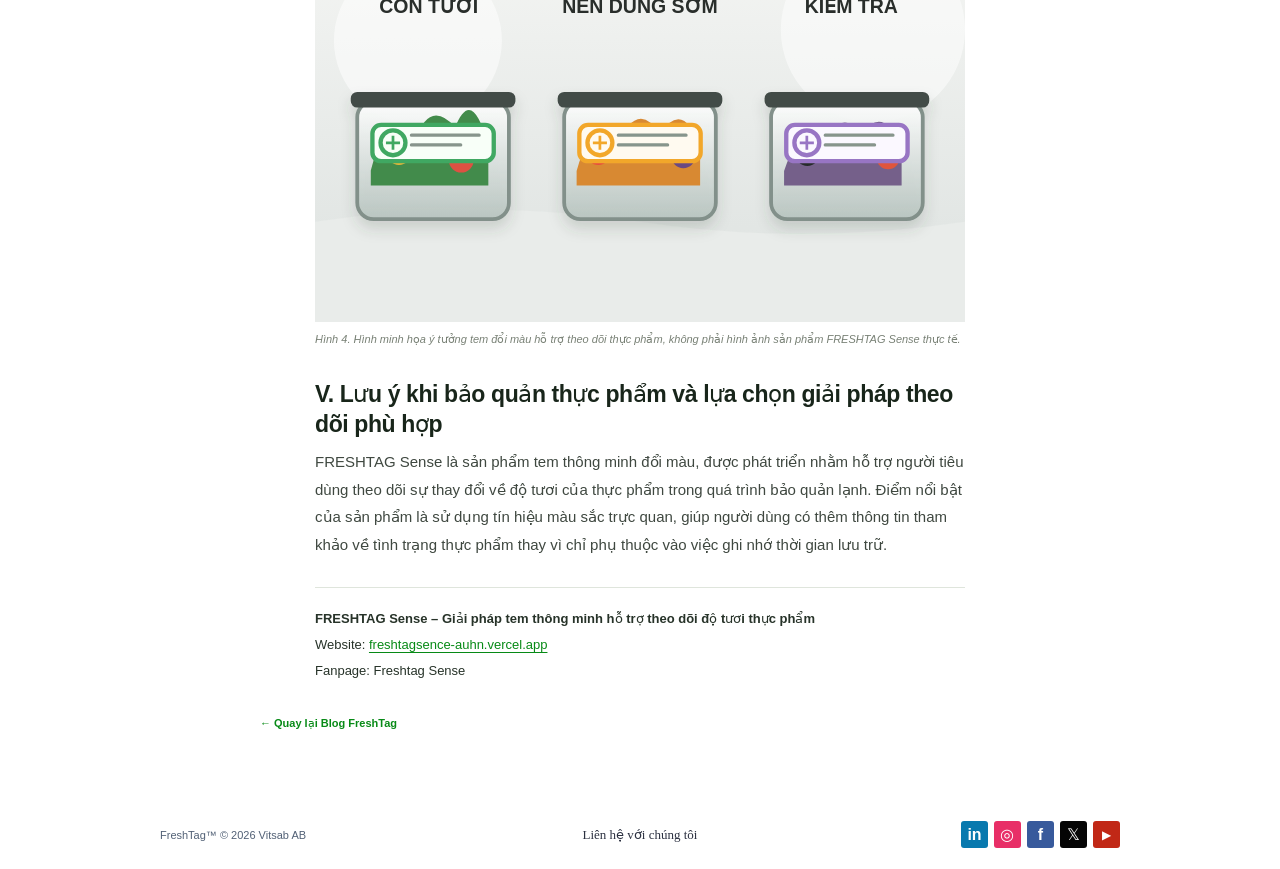
==== commit ac0e0449: "bai blog 3" ====
--- a/bai-viet-bao-quan-thuc-pham.html
+++ b/bai-viet-bao-quan-thuc-pham.html
@@ -25,40 +25,51 @@
     <nav class="breadcrumbs" aria-label="Điều hướng đường dẫn"><a href="index.html">Trang chủ</a><span>/</span><a href="blog.html">Blog</a><span>/</span><span>Bảo quản thực phẩm</span></nav>
     <article>
       <header class="article-header"><p class="post-meta"><span>KIẾN THỨC</span><time datetime="2026-10-16">16.10.2026</time> · 7 phút đọc</p><h1>Bảo Quản Thực Phẩm Là Gì? Vai Trò Và Cách Bảo Quản Hiệu Quả</h1><p class="article-intro">Bảo quản đúng cách giúp duy trì chất lượng thực phẩm trong thời gian lưu trữ, hỗ trợ sử dụng an toàn và giảm lượng thực phẩm bị bỏ đi. Cùng tìm hiểu những phương pháp phổ biến và cách sắp xếp thực phẩm khoa học.</p></header>
-      <figure class="article-cover-image"><img src="image/bao-quan-thuc-pham.svg" alt="Thực phẩm tươi được phân loại trong tủ lạnh"><figcaption>Hình 1. Sắp xếp thực phẩm phù hợp giúp duy trì chất lượng và hạn chế nguy cơ hư hỏng.</figcaption></figure>
       <div class="article-body">
         <h2>I. Bảo quản thực phẩm là gì?</h2>
-        <p><strong>Bảo quản thực phẩm</strong> là quá trình áp dụng các phương pháp phù hợp nhằm hạn chế sự hư hỏng, duy trì chất lượng và kéo dài thời gian sử dụng. Việc này quan trọng trong đời sống hằng ngày, từ lưu trữ thực phẩm tại gia đình đến quản lý nguyên liệu tại cơ sở kinh doanh.</p>
-        <p>Trong quá trình lưu trữ, thực phẩm có thể chịu ảnh hưởng từ nhiệt độ, độ ẩm và vi sinh vật. Nếu điều kiện bảo quản không phù hợp, thực phẩm có thể thay đổi màu sắc, mùi vị hoặc chất lượng. Vì vậy, lựa chọn phương pháp phù hợp là yếu tố cần thiết để hạn chế lãng phí và hỗ trợ an toàn thực phẩm.</p>
+        <p><strong>Bảo quản thực phẩm</strong> là quá trình áp dụng các phương pháp phù hợp nhằm hạn chế sự hư hỏng, duy trì chất lượng và kéo dài thời gian sử dụng của thực phẩm. Hoạt động này đóng vai trò quan trọng trong đời sống hằng ngày, từ lưu trữ thực phẩm tại gia đình đến quản lý nguyên liệu tại các cơ sở kinh doanh.</p>
+        <p>Trong quá trình lưu trữ, thực phẩm có thể chịu ảnh hưởng từ nhiệt độ, độ ẩm và vi sinh vật. Nếu không được bảo quản đúng cách, thực phẩm dễ bị biến đổi màu sắc, mùi vị và chất lượng. Vì vậy, lựa chọn phương pháp bảo quản phù hợp là yếu tố cần thiết để hạn chế lãng phí và hỗ trợ an toàn thực phẩm.</p>
+        <figure class="article-cover-image"><img src="image/bao-quan-thuc-pham.svg" alt="Thực phẩm tươi được phân loại trong tủ lạnh"><figcaption>Hình 1. Bảo quản thực phẩm đúng cách giúp duy trì chất lượng và hạn chế nguy cơ hư hỏng.</figcaption></figure>
 
         <h2>II. Bảo quản thực phẩm có vai trò gì?</h2>
-        <h3>2.1. Duy trì chất lượng và độ tươi</h3>
-        <p>Điều kiện bảo quản phù hợp giúp làm chậm những biến đổi về chất lượng, giữ màu sắc, hương vị và kết cấu của thực phẩm trong thời gian lưu trữ. Mỗi nhóm thực phẩm có đặc điểm khác nhau, nên cần lựa chọn cách lưu trữ tương ứng để sử dụng hiệu quả.</p>
-        <h3>2.2. Hỗ trợ hạn chế nguy cơ mất an toàn</h3>
-        <p>Kiểm soát nhiệt độ, phân loại thực phẩm sống và chín, dùng dụng cụ sạch và theo dõi thời gian lưu trữ có thể giúp hạn chế nhiễm chéo. Những bước này đặc biệt hữu ích với thực phẩm tươi sống và món ăn đã chế biến.</p>
+        <h3>2.1. Duy trì chất lượng và độ tươi của thực phẩm</h3>
+        <p><strong>Bảo quản thực phẩm</strong> giúp làm chậm quá trình biến đổi chất lượng, duy trì màu sắc, hương vị và kết cấu của thực phẩm trong thời gian lưu trữ. Đặc biệt, đối với thịt, cá, rau củ và trái cây, điều kiện bảo quản phù hợp góp phần hạn chế tình trạng hư hỏng sớm.</p>
+        <p>Tuy nhiên, mỗi loại thực phẩm có đặc điểm và thời gian bảo quản khác nhau. Vì vậy, người tiêu dùng cần lựa chọn phương pháp phù hợp để duy trì chất lượng và sử dụng thực phẩm hiệu quả.</p>
+        <h3>2.2. Hạn chế nguy cơ mất an toàn thực phẩm</h3>
+        <p><strong>Bảo quản đúng cách</strong> góp phần hạn chế sự phát triển của nhiều loại vi sinh vật gây hại và giảm nguy cơ nhiễm khuẩn. Việc duy trì nhiệt độ phù hợp đặc biệt quan trọng đối với thực phẩm tươi sống và các món ăn đã chế biến.</p>
+        <p>Bên cạnh đó, người tiêu dùng cần phân loại thực phẩm sống và chín, sử dụng dụng cụ sạch và theo dõi thời gian lưu trữ. Những biện pháp này giúp hạn chế nguy cơ nhiễm chéo và hỗ trợ đảm bảo an toàn trong quá trình sử dụng.</p>
         <h3>2.3. Hạn chế lãng phí và tiết kiệm chi phí</h3>
-        <p>Sắp xếp thực phẩm khoa học giúp người dùng dễ nhận biết những gì đang có, chủ động lên kế hoạch sử dụng và hạn chế tình trạng thực phẩm bị quên trong tủ. Thói quen này góp phần giảm lượng thực phẩm phải bỏ đi.</p>
-        <figure><img src="image/sap-xep-tu-lanh.svg" alt="Người dùng sắp xếp hộp rau củ vào tủ lạnh"><figcaption>Hình 2. Quản lý thực phẩm khoa học giúp chủ động sử dụng và hạn chế lãng phí.</figcaption></figure>
+        <p><strong>Bảo quản thực phẩm</strong> hợp lý giúp hạn chế tình trạng thực phẩm bị hư hỏng do lưu trữ sai cách hoặc quên thời gian sử dụng. Điều này góp phần giảm lượng thực phẩm bị bỏ đi và tiết kiệm chi phí sinh hoạt.</p>
+        <p>Đối với sinh viên, người đi làm và các hộ gia đình, việc sắp xếp thực phẩm khoa học còn giúp chủ động hơn trong kế hoạch ăn uống. Đồng thời, thói quen này góp phần nâng cao ý thức tiêu dùng tiết kiệm và có trách nhiệm.</p>
+        <figure><img src="image/sap-xep-tu-lanh.svg" alt="Người phụ nữ sắp xếp hộp rau củ trong tủ lạnh gia đình"><figcaption>Hình 2. Quản lý thực phẩm khoa học giúp người tiêu dùng chủ động sử dụng và hạn chế lãng phí.</figcaption></figure>
 
-        <h2>III. Các cách bảo quản thực phẩm phổ biến</h2>
-        <h3>3.1. Bảo quản bằng phương pháp làm lạnh</h3>
-        <p>Làm lạnh sử dụng nhiệt độ thấp để làm chậm sự phát triển của vi sinh vật và quá trình hư hỏng. Cách này thường được áp dụng cho rau củ, trái cây, sữa và nhiều loại thực phẩm tươi. Nên dùng hộp kín phù hợp, duy trì nhiệt độ theo hướng dẫn của thiết bị và theo dõi thời gian lưu trữ.</p>
-        <h3>3.2. Bảo quản bằng phương pháp đông lạnh</h3>
-        <p>Đông lạnh làm chậm đáng kể các biến đổi chất lượng, thường được sử dụng cho thịt, cá, hải sản và thực phẩm chế biến sẵn. Trước khi cấp đông, có thể chia thực phẩm thành khẩu phần phù hợp, đóng gói kín và ghi chú ngày lưu trữ. Khi rã đông, hãy làm theo hướng dẫn an toàn phù hợp với từng loại thực phẩm.</p>
-        <h3>3.3. Bảo quản bằng phương pháp sấy khô và đóng gói</h3>
-        <p>Sấy khô làm giảm lượng nước trong thực phẩm, từ đó hạn chế điều kiện phát triển của nhiều loại vi sinh vật. Phương pháp này thường áp dụng cho trái cây, ngũ cốc, các loại hạt và thủy sản. Thực phẩm sau khi sấy cần được đóng gói kín và giữ ở nơi khô ráo, thoáng mát; hiệu quả còn phụ thuộc vào độ ẩm còn lại và môi trường lưu trữ.</p>
-        <figure><img src="image/phuong-phap-bao-quan.svg" alt="Rau củ, hũ đóng kín và túi thực phẩm trên bàn bếp"><figcaption>Hình 3. Làm lạnh, đông lạnh và sấy khô là những phương pháp bảo quản thực phẩm phổ biến.</figcaption></figure>
+        <h2>III. Các cách bảo quản thực phẩm phổ biến hiện nay</h2>
+        <h3>3.1. Bảo quản thực phẩm bằng phương pháp làm lạnh</h3>
+        <p>Làm lạnh là một trong những cách <strong>bảo quản thực phẩm</strong> phổ biến, sử dụng nhiệt độ thấp để làm chậm sự phát triển của vi sinh vật và hạn chế quá trình hư hỏng. Phương pháp này thường được áp dụng cho rau củ, trái cây, sữa và thực phẩm tươi sống.</p>
+        <p>Để bảo quản hiệu quả, người dùng cần duy trì nhiệt độ phù hợp, sử dụng hộp đựng kín và sắp xếp thực phẩm hợp lý. Tuy nhiên, làm lạnh không ngăn chặn hoàn toàn quá trình hư hỏng nên vẫn cần theo dõi thời gian lưu trữ.</p>
+        <h3>3.2. Bảo quản thực phẩm bằng phương pháp đông lạnh</h3>
+        <p>Đông lạnh là phương pháp sử dụng nhiệt độ thấp để làm chậm đáng kể quá trình biến đổi chất lượng thực phẩm. Phương pháp này thường được sử dụng cho thịt, cá, hải sản và thực phẩm chế biến sẵn nhằm kéo dài thời gian lưu trữ.</p>
+        <p>Khi đông lạnh, thực phẩm nên được chia thành các khẩu phần phù hợp, đóng gói kín và ghi chú ngày bảo quản. Người sử dụng cũng cần rã đông và chế biến đúng cách để hạn chế nguy cơ mất an toàn thực phẩm.</p>
+        <h3>3.3. Bảo quản thực phẩm bằng phương pháp sấy khô và đóng gói</h3>
+        <p>Sấy khô là phương pháp làm giảm lượng nước trong thực phẩm nhằm hạn chế điều kiện phát triển của nhiều loại vi sinh vật. Phương pháp này thường được áp dụng đối với trái cây, ngũ cốc, các loại hạt và thủy sản.</p>
+        <p>Để duy trì chất lượng, thực phẩm sau khi sấy cần được đóng gói kín và bảo quản ở nơi khô ráo, thoáng mát. Hiệu quả bảo quản phụ thuộc vào độ ẩm còn lại, điều kiện đóng gói và môi trường lưu trữ.</p>
+        <figure><img src="image/phuong-phap-bao-quan.svg" alt="Thực phẩm tươi, hũ bảo quản và túi thực phẩm đóng gói trên bàn bếp"><figcaption>Hình 3. Làm lạnh, đông lạnh và sấy khô là những phương pháp bảo quản thực phẩm phổ biến.</figcaption></figure>
 
-        <h2>IV. Sắp xếp tủ lạnh và theo dõi độ tươi</h2>
-        <p>Tủ lạnh giúp duy trì điều kiện nhiệt độ phù hợp và hỗ trợ kéo dài thời gian lưu trữ. Khi lựa chọn thiết bị, hãy cân nhắc dung tích, khả năng duy trì nhiệt độ và cách phân chia ngăn chứa. Có thể tham khảo hướng dẫn của nhà sản xuất về mức nhiệt phù hợp cho từng ngăn.</p>
-        <p>Sắp xếp thực phẩm hợp lý giúp tối ưu không gian và hạn chế nguy cơ nhiễm chéo. Nên phân loại thực phẩm sống và chín, sử dụng hộp đựng phù hợp, tránh xếp quá đầy để không khí lạnh lưu thông. Ghi chú ngày mua hoặc ngày chế biến cũng giúp chủ động sử dụng thực phẩm theo thứ tự.</p>
-        <h3>4.1. Công cụ hỗ trợ theo dõi</h3>
-        <p>Bên cạnh việc ghi chú thời gian lưu trữ, một số giải pháp công nghệ như cảm biến, nhãn chỉ thị màu sắc và hệ thống quản lý có thể cung cấp thông tin trực quan hơn. Tem thông minh đổi màu là một hướng ứng dụng hỗ trợ người dùng quan sát thay đổi trong quá trình bảo quản. Hiệu quả của từng giải pháp phụ thuộc vào cơ chế hoạt động và độ chính xác đã được kiểm chứng.</p>
-        <figure><img src="image/tem-mau-theo-doi-do-tuoi.svg" alt="Ba hộp thực phẩm có tem màu xanh, vàng và tím minh họa tín hiệu theo dõi"><figcaption>Hình 4. Minh họa ý tưởng tem đổi màu hỗ trợ theo dõi thực phẩm; không phải hình ảnh sản phẩm FreshTag Sense thực tế.</figcaption></figure>
+        <h2>IV. Sử dụng tủ bảo quản thực phẩm và theo dõi độ tươi hiệu quả</h2>
+        <h3>4.1. Lựa chọn tủ bảo quản thực phẩm phù hợp</h3>
+        <p>Tủ <strong>bảo quản thực phẩm</strong> giúp duy trì nhiệt độ phù hợp, làm chậm quá trình hư hỏng và hỗ trợ kéo dài thời gian lưu trữ. Tùy theo nhu cầu, người tiêu dùng có thể lựa chọn tủ lạnh gia đình, tủ đông hoặc tủ mát chuyên dụng.</p>
+        <p>Khi lựa chọn thiết bị, cần chú ý đến dung tích, khả năng duy trì nhiệt độ và cách phân chia ngăn chứa. Với tủ lạnh gia đình, FDA khuyến nghị duy trì ngăn mát ở mức 4°C hoặc thấp hơn và ngăn đông ở -18°C; nên dùng nhiệt kế thiết bị để theo dõi nhiệt độ thực tế. [Nguồn: <a href="https://www.fda.gov/consumers/consumer-updates/are-you-storing-food-safely" target="_blank" rel="noopener noreferrer">FDA – Are You Storing Food Safely?</a>]</p>
+        <h3>4.2. Những hạn chế khi theo dõi độ tươi thực phẩm trong tủ lạnh</h3>
+        <p>Việc sắp xếp thực phẩm hợp lý giúp tối ưu không gian lưu trữ và hạn chế nguy cơ nhiễm chéo. Người dùng nên phân loại thực phẩm sống và chín, sử dụng hộp đựng phù hợp và tránh xếp thực phẩm quá đầy.</p>
+        <p>Bên cạnh đó, ghi chú ngày mua và thời gian lưu trữ giúp người dùng chủ động hơn khi sử dụng thực phẩm. Tuy nhiên, việc theo dõi độ tươi bằng mắt thường vẫn có những hạn chế, tạo ra nhu cầu sử dụng thêm các công cụ hỗ trợ trực quan.</p>
+        <h3>4.3. FRESHTAG Sense – Giải pháp tem thông minh hỗ trợ theo dõi độ tươi thực phẩm</h3>
+        <p>Bên cạnh việc sử dụng tủ <strong>bảo quản thực phẩm</strong>, các giải pháp công nghệ thông minh ngày càng được quan tâm nhằm hỗ trợ người tiêu dùng theo dõi tình trạng thực phẩm trong quá trình lưu trữ. Một số công nghệ như cảm biến, tem chỉ thị màu sắc và hệ thống quản lý thời gian bảo quản giúp cung cấp thêm thông tin trực quan, hỗ trợ người dùng nhận biết những thay đổi của thực phẩm.</p>
+        <p>Đặc biệt, tem thông minh đổi màu là một hướng ứng dụng đáng chú ý nhờ khả năng thể hiện tín hiệu bằng màu sắc, giúp việc theo dõi thực phẩm trở nên thuận tiện hơn. Tuy nhiên, hiệu quả của công nghệ phụ thuộc vào cơ chế hoạt động và độ chính xác đã được kiểm chứng. Đây cũng là hướng tiếp cận mở ra tiềm năng phát triển các giải pháp hỗ trợ quản lý thực phẩm trong đời sống hiện đại.</p>
+        <figure><img src="image/tem-mau-theo-doi-do-tuoi.svg" alt="Minh họa ba hộp thực phẩm với tem màu xanh, vàng và tím"><figcaption>Hình 4. Hình minh họa ý tưởng tem đổi màu hỗ trợ theo dõi thực phẩm, không phải hình ảnh sản phẩm FRESHTAG Sense thực tế.</figcaption></figure>
 
-        <h2>V. Lưu ý để bảo quản thực phẩm hiệu quả</h2>
-        <p>Hãy chọn cách lưu trữ theo đặc tính của từng loại thực phẩm, giữ dụng cụ và hộp đựng sạch, đồng thời theo dõi thời gian sử dụng. Làm lạnh hoặc đông lạnh không thay thế việc kiểm tra thực phẩm và tuân thủ hướng dẫn bảo quản phù hợp.</p>
-        <div class="article-brand"><strong>FreshTag Sense – Giải pháp tem thông minh hỗ trợ theo dõi độ tươi thực phẩm</strong><br>Tem thông minh đổi màu giúp cung cấp tín hiệu trực quan trong quá trình theo dõi thực phẩm được bảo quản lạnh.</div>
+        <h2>V. Lưu ý khi bảo quản thực phẩm và lựa chọn giải pháp theo dõi phù hợp</h2>
+        <p>FRESHTAG Sense là sản phẩm tem thông minh đổi màu, được phát triển nhằm hỗ trợ người tiêu dùng theo dõi sự thay đổi về độ tươi của thực phẩm trong quá trình bảo quản lạnh. Điểm nổi bật của sản phẩm là sử dụng tín hiệu màu sắc trực quan, giúp người dùng có thêm thông tin tham khảo về tình trạng thực phẩm thay vì chỉ phụ thuộc vào việc ghi nhớ thời gian lưu trữ.</p>
+        <div class="article-brand"><strong>FRESHTAG Sense – Giải pháp tem thông minh hỗ trợ theo dõi độ tươi thực phẩm</strong><br>Website: <a href="https://freshtagsence-auhn.vercel.app/" target="_blank" rel="noopener noreferrer">freshtagsence-auhn.vercel.app</a><br>Fanpage: Freshtag Sense</div>
       </div>
     </article>
     <a class="text-link article-back" href="blog.html">← Quay lại Blog FreshTag</a>
